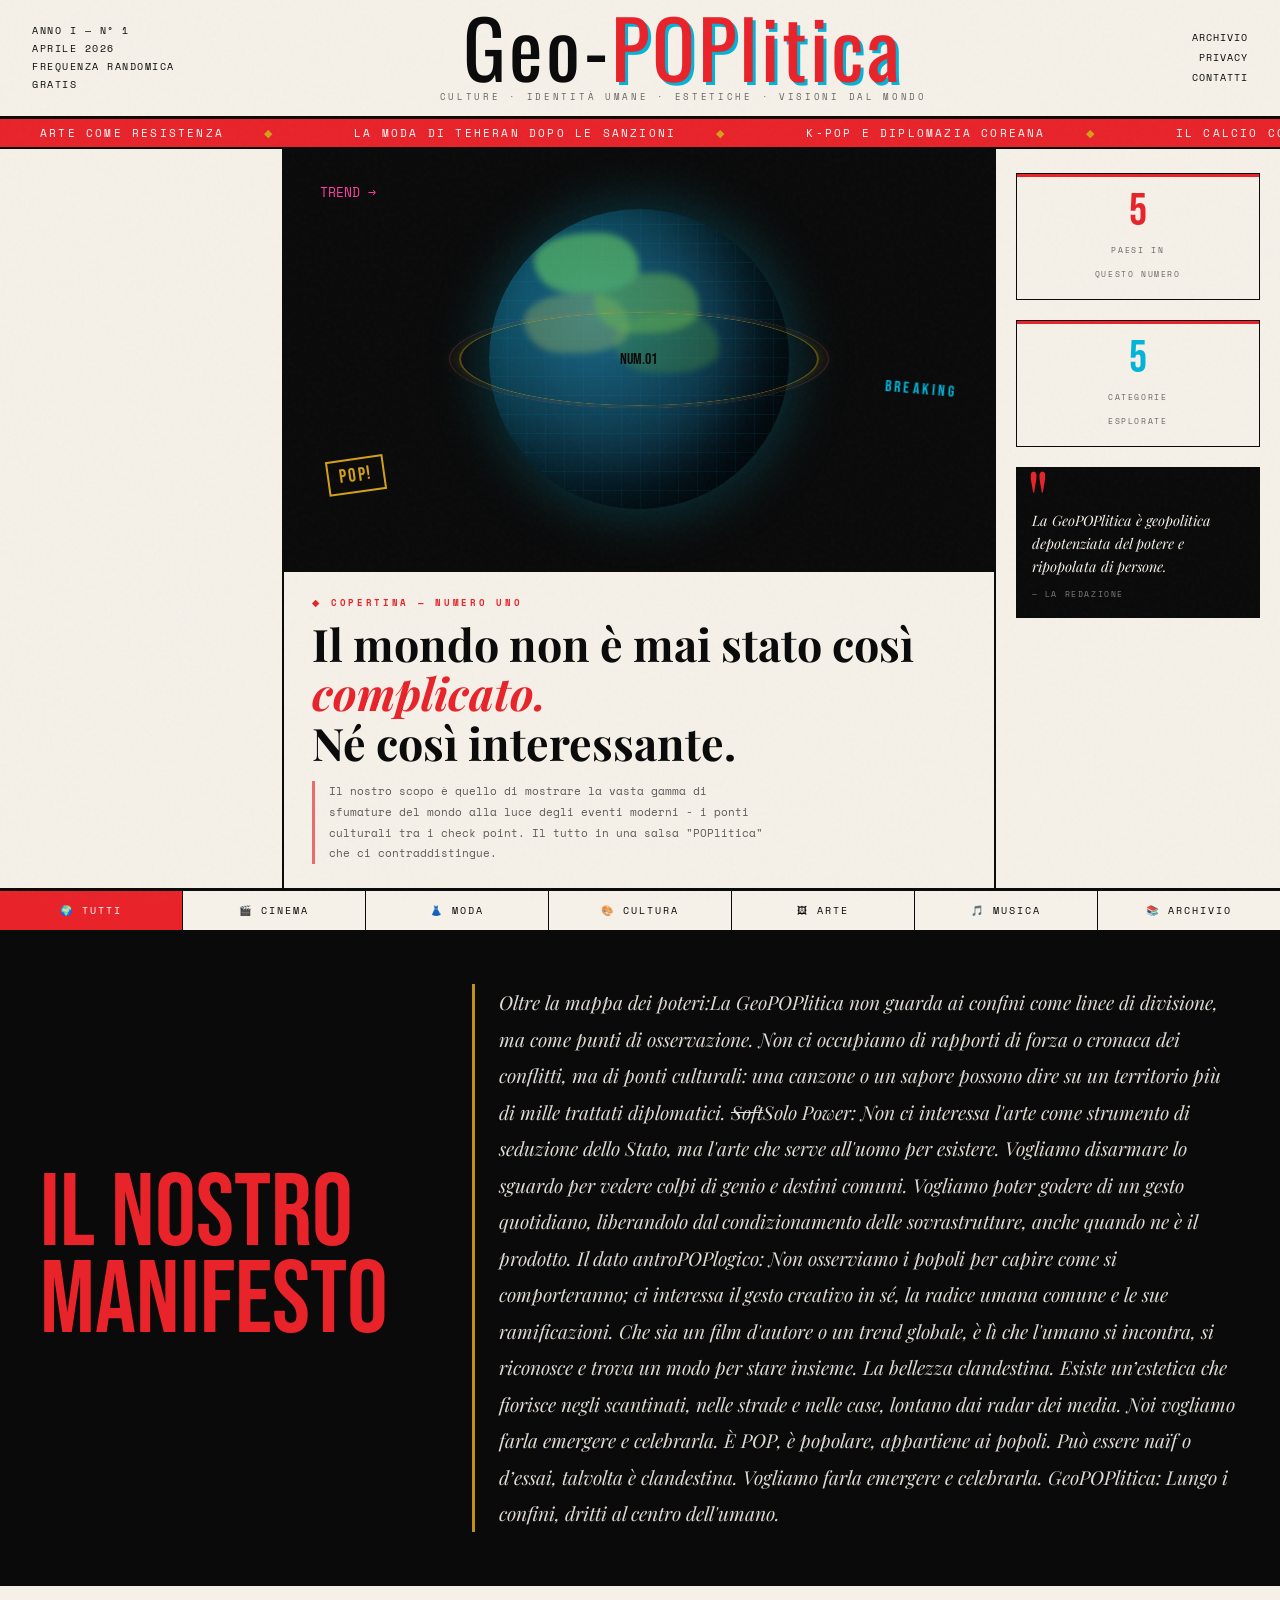
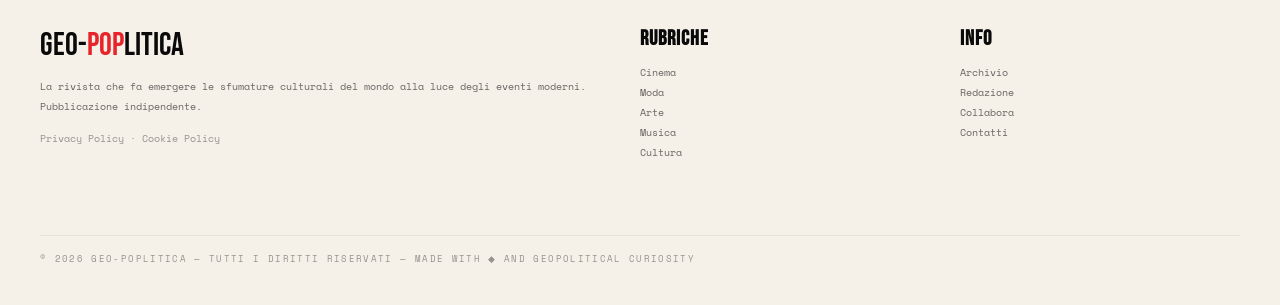
==== index.html @ e32f9813 "Update index.html" ====
<!DOCTYPE html>
<html lang="it">
<head>
<meta charset="UTF-8">
<meta name="viewport" content="width=device-width, initial-scale=1.0">
<title>Geo-POPlitica</title>
<meta name="description" content="Il nostro scopo è mostrare la vasta gamma di sfumature del mondo alla luce degli eventi moderni - i ponti culturali tra i check point.">
<link rel="stylesheet" href="css/stile.css">

<!-- IUBENDA: incolla qui il tuo script cookie da iubenda.com -->
<!-- <script type="text/javascript" src="//cdn.iubenda.com/cs/iubenda_cs.js" charset="UTF-8" async></script> -->
</head>
<body>

<!-- MASTHEAD -->
<header class="masthead">
  <div class="issue-info" id="numero-info">
    Anno I — N° 1<br>Aprile 2026<br>Frequenza Randomica<br>Gratis
  </div>
  <div class="logo" onclick="renderHome()">
    <span class="logo-main">
      <span class="logo-geo">Geo-</span><span class="logo-pop">POPlitica</span>
    </span>
    <span class="logo-sub">Culture · Identità Umane · Estetiche · Visioni dal Mondo</span>
  </div>
  <nav class="nav-right">
    <a href="#" onclick="renderArchivio(); return false;">Archivio</a>
    <a href="#privacy">Privacy</a>
    <a href="mailto:redazione@geo-poplitica.com">Contatti</a>
  </nav>
</header>

<!-- TICKER -->
<div class="ticker-wrap">
  <div class="ticker">
    <span>Arte come resistenza</span>
    <span>La moda di Teheran dopo le sanzioni</span>
    <span>K-Pop e diplomazia coreana</span>
    <span>Il calcio come soft power</span>
    <span>Bollywood tra nazionalismo e globalizzazione</span>
    <span>I ponti culturali tra i check point</span>
    <span>Arte come resistenza</span>
    <span>La moda di Teheran dopo le sanzioni</span>
    <span>K-Pop e diplomazia coreana</span>
    <span>Il calcio come soft power</span>
    <span>Bollywood tra nazionalismo e globalizzazione</span>
    <span>I ponti culturali tra i check point</span>
  </div>
</div>

<!-- ══════════════════════════════════════ -->
<!-- PAGINA: HOME -->
<!-- ══════════════════════════════════════ -->
<div id="page-home" class="pagina">

  <!-- HERO -->
  <main class="hero">
    <!-- LEFT COL -->
    <aside class="col-left" id="col-left">
      <!-- Popolato da JS -->
    </aside>

    <!-- CENTER COL -->
    <section class="col-center">
      <div class="cover-visual">
        <div class="globe-container">
          <div class="globe"></div>
          <div class="globe-ring"></div>
          <div class="globe-ring-2"></div>
        </div>
        <div class="pop-el">POP!</div>
        <div class="pop-el">BREAKING</div>
        <div class="pop-el">TREND →</div>
        <div class="pop-el">Num.01</div>
      </div>
      <div class="cover-text">
        <div class="cover-kicker">◆ Copertina — Numero Uno</div>
        <h1 class="cover-headline">
          Il mondo non è mai stato così <em>complicato.</em><br>
          Né così interessante.
        </h1>
        <p class="cover-desc">
          Il nostro scopo è quello di mostrare la vasta gamma di sfumature del mondo alla luce degli eventi moderni - i ponti culturali tra i check point. Il tutto in una salsa "POPlitica" che ci contraddistingue.
        </p>
      </div>
    </section>

    <!-- RIGHT COL -->
    <aside class="col-right">
      <div class="stat-block">
        <span class="stat-num">5</span>
        <span class="stat-label">Paesi in<br>questo numero</span>
      </div>
      <div class="stat-block">
        <span class="stat-num" style="color: var(--cyan);">5</span>
        <span class="stat-label">Categorie<br>esplorate</span>
      </div>
      <div class="pullquote">
        <p>La GeoPOPlitica è geopolitica depotenziata del potere e ripopolata di persone.</p>
        <cite>— La Redazione</cite>
      </div>
    </aside>
  </main>

  <!-- SECTIONS BAR -->
  <nav class="sections-bar">
    <div class="section-tab active" onclick="filtraSezione('Tutti', this)">🌍 Tutti</div>
    <div class="section-tab" onclick="filtraSezione('Cinema', this)">🎬 Cinema</div>
    <div class="section-tab" onclick="filtraSezione('Moda', this)">👗 Moda</div>
    <div class="section-tab" onclick="filtraSezione('Cultura', this)">🎨 Cultura</div>
    <div class="section-tab" onclick="filtraSezione('Arte', this)">🖼 Arte</div>
    <div class="section-tab" onclick="filtraSezione('Musica', this)">🎵 Musica</div>
    <div class="section-tab" onclick="renderArchivio(); return false;">📚 Archivio</div>
  </nav>

  <!-- CARD GRID -->
  <section class="card-grid" id="card-grid">
    <!-- Popolato da JS -->
  </section>

  <!-- MANIFESTO -->
  <section class="manifesto">
    <div class="manifesto-label">Il nostro<br>mani&shy;festo</div>
    <p class="manifesto-text">
    Oltre la mappa dei poteri:La GeoPOPlitica non guarda ai confini come linee di divisione, ma come punti di osservazione. Non ci occupiamo di rapporti di forza o cronaca dei conflitti, ma di ponti culturali: una canzone o un sapore possono dire su un territorio più di mille trattati diplomatici.
    <s>Soft</s>Solo Power: Non ci interessa l'arte come strumento di seduzione dello Stato, ma l'arte che serve all'uomo per esistere. Vogliamo disarmare lo sguardo per vedere colpi di genio e destini comuni. Vogliamo poter godere di un gesto quotidiano, liberandolo dal condizionamento delle sovrastrutture, anche quando ne è il prodotto.
    Il dato antroPOPlogico: Non osserviamo i popoli per capire come si comporteranno; ci interessa il gesto creativo in sé, la radice umana comune e le sue ramificazioni. Che sia un film d'autore o un trend globale, è lì che l'umano si incontra, si riconosce e trova un modo per stare insieme.
    La bellezza clandestina. Esiste un’estetica che fiorisce negli scantinati, nelle strade e nelle case, lontano dai radar dei media. Noi vogliamo farla emergere e celebrarla.
    È POP, è popolare, appartiene ai popoli. Può essere naïf o d’essai, talvolta è clandestina. Vogliamo farla emergere e celebrarla.
    GeoPOPlitica: Lungo i confini, dritti al centro dell'umano.
    </p>
  </section>

</div><!-- fine page-home -->


<!-- ══════════════════════════════════════ -->
<!-- PAGINA: ARTICOLO -->
<!-- ══════════════════════════════════════ -->
<div id="page-articolo" class="pagina" style="display:none;">
  <div class="articolo-wrap" id="articolo-contenuto">
    <!-- Popolato da JS -->
  </div>
</div>


<!-- ══════════════════════════════════════ -->
<!-- PAGINA: ARCHIVIO -->
<!-- ══════════════════════════════════════ -->
<div id="page-archivio" class="pagina" style="display:none;">
  <div id="archivio-contenuto">
    <!-- Popolato da JS -->
  </div>
</div>


<!-- FOOTER -->
<footer>
  <div>
    <span class="footer-logo" onclick="renderHome()">Geo-<span>POP</span>litica</span>
    <p>La rivista che fa emergere le sfumature culturali del mondo alla luce degli eventi moderni. Pubblicazione indipendente.</p>
    <p style="margin-top:12px; opacity:0.4;" id="privacy">
      <!-- IUBENDA: sostituisci con i link generati da iubenda.com -->
      <a href="#" style="color:inherit;">Privacy Policy</a> ·
      <a href="#" style="color:inherit;">Cookie Policy</a>
    </p>
  </div>
  <div>
    <h4>Rubriche</h4>
    <ul>
      <li><a href="#" onclick="filtraSezione('Cinema', document.querySelector('.section-tab')); return false;">Cinema</a></li>
      <li><a href="#" onclick="filtraSezione('Moda', document.querySelector('.section-tab')); return false;">Moda</a></li>
      <li><a href="#" onclick="filtraSezione('Arte', document.querySelector('.section-tab')); return false;">Arte</a></li>
      <li><a href="#" onclick="filtraSezione('Musica', document.querySelector('.section-tab')); return false;">Musica</a></li>
      <li><a href="#" onclick="filtraSezione('Cultura', document.querySelector('.section-tab')); return false;">Cultura</a></li>
    </ul>
  </div>
  <div>
    <h4>Info</h4>
    <ul>
      <li><a href="#" onclick="renderArchivio(); return false;">Archivio</a></li>
      <li><a href="mailto:redazione@geo-poplitica.com">Redazione</a></li>
      <li><a href="mailto:redazione@geo-poplitica.com">Collabora</a></li>
      <li><a href="mailto:redazione@geo-poplitica.com">Contatti</a></li>
    </ul>
  </div>
  <div class="copyright" style="grid-column: 1/-1;">
    © 2026 Geo-POPlitica — Tutti i diritti riservati — Made with ◆ and geopolitical curiosity
  </div>
</footer>

<script src="js/articoli.js"></script>
<script src="js/app.js"></script>
</body>
</html>
---- css/stile.css ----
@import url('https://fonts.googleapis.com/css2?family=Bebas+Neue&family=Oswald:wght@700&family=Playfair+Display:ital,wght@0,700;1,400&family=Space+Mono:ital@0;1&display=swap');

:root {
  --ink: #0a0a0a;
  --cream: #f5f0e8;
  --red: #e8232a;
  --gold: #d4a017;
  --cyan: #00b4d8;
  --pink: #ff3fa4;
}

*, *::before, *::after { box-sizing: border-box; margin: 0; padding: 0; }

body {
  background: var(--cream);
  color: var(--ink);
  font-family: 'Space Mono', monospace;
  overflow-x: hidden;
  cursor: crosshair;
}

body::before {
  content: '';
  position: fixed;
  inset: 0;
  background-image: url("data:image/svg+xml,%3Csvg viewBox='0 0 256 256' xmlns='http://www.w3.org/2000/svg'%3E%3Cfilter id='noise'%3E%3CfeTurbulence type='fractalNoise' baseFrequency='0.9' numOctaves='4' stitchTiles='stitch'/%3E%3C/filter%3E%3Crect width='100%25' height='100%25' filter='url(%23noise)' opacity='0.04'/%3E%3C/svg%3E");
  pointer-events: none;
  z-index: 999;
  opacity: 0.6;
}

/* ── MASTHEAD ── */
.masthead {
  border-bottom: 3px solid var(--ink);
  padding: 10px 32px;
  display: flex;
  justify-content: space-between;
  align-items: center;
  background: var(--cream);
  position: sticky;
  top: 0;
  z-index: 100;
}

.issue-info {
  font-size: 10px;
  letter-spacing: 0.15em;
  text-transform: uppercase;
  line-height: 1.8;
}

.logo { text-align: center; flex: 1; cursor: pointer; }

.logo-main {
  font-family: 'Oswald', sans-serif;
  font-size: clamp(2.5rem, 7vw, 5rem);
  letter-spacing: 0.04em;
  line-height: 0.9;
  display: block;
}

.logo-geo { color: var(--ink); }

.logo-pop {
  color: var(--red);
  position: relative;
  display: inline-block;
  font-size: clamp(2.5rem, 7vw, 5rem);
}

.logo-pop::after {
  content: 'POPlitica';
  font-family: 'Oswald', sans-serif;
  position: absolute;
  left: 3px;
  top: 3px;
  color: var(--cyan);
  z-index: -1;
}

.logo-sub {
  font-family: 'Space Mono', monospace;
  font-size: 9px;
  letter-spacing: 0.3em;
  text-transform: uppercase;
  color: var(--ink);
  opacity: 0.6;
}

.nav-right {
  font-size: 10px;
  letter-spacing: 0.1em;
  text-transform: uppercase;
  text-align: right;
  line-height: 2;
}

.nav-right a {
  display: block;
  color: var(--ink);
  text-decoration: none;
  transition: color 0.2s;
}

.nav-right a:hover { color: var(--red); }

/* ── TICKER ── */
.ticker-wrap {
  background: var(--red);
  color: white;
  overflow: hidden;
  padding: 6px 0;
  border-bottom: 2px solid var(--ink);
}

.ticker {
  display: flex;
  white-space: nowrap;
  animation: ticker 30s linear infinite;
  font-size: 11px;
  letter-spacing: 0.2em;
  text-transform: uppercase;
}

.ticker span { padding: 0 40px; }
.ticker span::after { content: '◆'; margin-left: 40px; color: var(--gold); }

@keyframes ticker {
  0% { transform: translateX(0); }
  100% { transform: translateX(-50%); }
}

/* ── TAGS ── */
.tag {
  font-size: 8px;
  letter-spacing: 0.25em;
  text-transform: uppercase;
  background: var(--ink);
  color: var(--cream);
  padding: 2px 6px;
  display: inline-block;
  margin-bottom: 8px;
}
.tag.red { background: var(--red); }
.tag.gold { background: var(--gold); color: var(--ink); }
.tag.cyan { background: var(--cyan); color: var(--ink); }
.tag.pink { background: var(--pink); }

/* ── HOMEPAGE ── */
#page-home { display: block; }
#page-articolo { display: none; }
#page-archivio { display: none; }

/* ── HERO ── */
.hero {
  display: grid;
  grid-template-columns: 1fr 2.5fr 1fr;
  border-bottom: 3px solid var(--ink);
  min-height: 70vh;
}

.col-left {
  border-right: 2px solid var(--ink);
  padding: 24px 20px;
  display: flex;
  flex-direction: column;
  gap: 28px;
}

.side-article {
  border-bottom: 1px solid rgba(0,0,0,0.2);
  padding-bottom: 20px;
  cursor: pointer;
}
.side-article:hover h3 { color: var(--red); }
.side-article:last-child { border-bottom: none; }

.side-article h3 {
  font-family: 'Playfair Display', serif;
  font-size: 1rem;
  line-height: 1.3;
  margin-bottom: 8px;
  font-weight: 700;
  transition: color 0.2s;
}

.side-article p {
  font-size: 10px;
  line-height: 1.7;
  opacity: 0.7;
}

.col-center {
  position: relative;
  overflow: hidden;
  border-right: 2px solid var(--ink);
  display: flex;
  flex-direction: column;
}

.cover-visual {
  flex: 1;
  position: relative;
  background: var(--ink);
  display: flex;
  align-items: center;
  justify-content: center;
  min-height: 420px;
  overflow: hidden;
}

.globe-container { position: relative; width: 300px; height: 300px; }

.globe {
  width: 300px;
  height: 300px;
  border-radius: 50%;
  background: radial-gradient(circle at 35% 35%, #1a6b8a, #0a2a3a 60%, #000810);
  position: relative;
  box-shadow: inset -30px -20px 60px rgba(0,0,0,0.8), inset 15px 10px 40px rgba(0,180,216,0.15), 0 0 60px rgba(0,180,216,0.3);
  overflow: hidden;
  animation: globeRotate 20s linear infinite;
}

@keyframes globeRotate {
  0%, 100% { box-shadow: inset -30px -20px 60px rgba(0,0,0,0.8), inset 15px 10px 40px rgba(0,180,216,0.15), 0 0 60px rgba(0,180,216,0.3); }
  50% { box-shadow: inset -20px -30px 60px rgba(0,0,0,0.8), inset 25px 5px 40px rgba(0,180,216,0.2), 0 0 80px rgba(0,180,216,0.4); }
}

.globe::before {
  content: '';
  position: absolute;
  inset: 0;
  background: repeating-linear-gradient(0deg, transparent, transparent 18px, rgba(0,180,216,0.08) 18px, rgba(0,180,216,0.08) 19px), repeating-linear-gradient(90deg, transparent, transparent 18px, rgba(0,180,216,0.06) 18px, rgba(0,180,216,0.06) 19px);
  border-radius: 50%;
}

.globe::after {
  content: '';
  position: absolute;
  top: 8%; left: 15%;
  width: 35%; height: 20%;
  background: rgba(100,200,100,0.6);
  border-radius: 60% 40% 50% 40% / 50% 60% 40% 60%;
  filter: blur(3px);
  box-shadow: 60px 40px 0 rgba(100,180,80,0.5), -10px 60px 0 rgba(150,180,100,0.4), 80px 80px 0 rgba(80,160,60,0.3);
}

.globe-ring {
  position: absolute;
  top: 50%; left: 50%;
  transform: translate(-50%, -50%) rotateX(75deg);
  width: 360px; height: 360px;
  border-radius: 50%;
  border: 2px solid rgba(212,160,23,0.4);
  box-shadow: 0 0 20px rgba(212,160,23,0.2);
}

.globe-ring-2 {
  position: absolute;
  top: 50%; left: 50%;
  transform: translate(-50%, -50%) rotateX(75deg) rotateZ(30deg);
  width: 380px; height: 380px;
  border-radius: 50%;
  border: 1px solid rgba(255,63,164,0.3);
}

.pop-el {
  position: absolute;
  font-family: 'Bebas Neue', sans-serif;
  animation: float 6s ease-in-out infinite;
}
.pop-el:nth-child(1) { top: 12%; right: 8%; font-size: 3.5rem; color: var(--red); opacity: 0.9; transform: rotate(12deg); }
.pop-el:nth-child(2) { bottom: 18%; left: 6%; font-size: 1.2rem; color: var(--gold); border: 2px solid var(--gold); padding: 4px 10px; animation-delay: -2s; transform: rotate(-8deg); letter-spacing: 0.1em; }
.pop-el:nth-child(3) { top: 55%; right: 5%; font-size: 1rem; color: var(--cyan); animation-delay: -4s; transform: rotate(5deg); letter-spacing: 0.2em; }
.pop-el:nth-child(4) { top: 8%; left: 5%; font-size: 0.8rem; color: var(--pink); font-family: 'Space Mono', monospace; animation-delay: -1s; }

@keyframes float {
  0%, 100% { transform: translateY(0); }
  50% { transform: translateY(-12px); }
}

.cover-text {
  padding: 24px 28px;
  background: var(--cream);
  border-top: 3px solid var(--ink);
}

.cover-kicker {
  font-size: 9px;
  letter-spacing: 0.3em;
  text-transform: uppercase;
  color: var(--red);
  margin-bottom: 10px;
  font-weight: bold;
}

.cover-headline {
  font-family: 'Playfair Display', serif;
  font-size: clamp(1.6rem, 3.5vw, 2.8rem);
  line-height: 1.1;
  font-weight: 700;
  margin-bottom: 14px;
}

.cover-headline em { font-style: italic; color: var(--red); }

.cover-desc {
  font-size: 11px;
  line-height: 1.9;
  opacity: 0.65;
  max-width: 460px;
  border-left: 3px solid var(--red);
  padding-left: 14px;
}

.col-right {
  padding: 24px 20px;
  display: flex;
  flex-direction: column;
  gap: 20px;
}

.stat-block {
  text-align: center;
  border: 1px solid var(--ink);
  padding: 16px 10px;
  position: relative;
  overflow: hidden;
}
.stat-block::before {
  content: '';
  position: absolute;
  top: 0; left: 0; right: 0;
  height: 3px;
  background: var(--red);
}
.stat-num { font-family: 'Bebas Neue', sans-serif; font-size: 2.8rem; color: var(--red); line-height: 1; display: block; }
.stat-label { font-size: 8px; letter-spacing: 0.2em; text-transform: uppercase; opacity: 0.6; margin-top: 4px; line-height: 1.5; }

.pullquote {
  background: var(--ink);
  color: var(--cream);
  padding: 18px 16px;
  position: relative;
}
.pullquote::before {
  content: '"';
  font-family: 'Playfair Display', serif;
  font-size: 5rem;
  color: var(--red);
  position: absolute;
  top: -10px; left: 10px;
  line-height: 1;
}
.pullquote p { font-family: 'Playfair Display', serif; font-style: italic; font-size: 0.9rem; line-height: 1.6; padding-top: 24px; }
.pullquote cite { display: block; font-size: 8px; letter-spacing: 0.2em; text-transform: uppercase; opacity: 0.5; margin-top: 10px; font-style: normal; }

/* ── SECTIONS BAR ── */
.sections-bar {
  display: flex;
  border-bottom: 3px solid var(--ink);
  overflow-x: auto;
}

.section-tab {
  flex: 1;
  min-width: 100px;
  padding: 12px 16px;
  text-align: center;
  font-size: 10px;
  letter-spacing: 0.2em;
  text-transform: uppercase;
  border-right: 1px solid var(--ink);
  cursor: pointer;
  transition: background 0.2s, color 0.2s;
}
.section-tab:last-child { border-right: none; }
.section-tab:hover { background: var(--ink); color: var(--cream); }
.section-tab.active { background: var(--red); color: white; }

/* ── CARD GRID ── */
.card-grid {
  display: grid;
  grid-template-columns: repeat(5, 1fr);
  border-bottom: 3px solid var(--ink);
}

.card {
  border-right: 1px solid var(--ink);
  padding: 24px 20px;
  display: flex;
  flex-direction: column;
  gap: 12px;
  cursor: pointer;
  position: relative;
  overflow: hidden;
  transition: background 0.3s, color 0.3s;
}
.card:hover { background: var(--ink); color: var(--cream); }
.card:last-child { border-right: none; }

.card-icon { font-size: 2.5rem; line-height: 1; }

.card h3 {
  font-family: 'Playfair Display', serif;
  font-size: 1rem;
  line-height: 1.3;
  font-weight: 700;
}

.card p { font-size: 10px; line-height: 1.8; opacity: 0.65; flex: 1; }

.card-link {
  font-size: 9px;
  letter-spacing: 0.2em;
  text-transform: uppercase;
  color: inherit;
  border-bottom: 1px solid currentColor;
  width: fit-content;
  text-decoration: none;
}

/* ── MANIFESTO ── */
.manifesto {
  padding: 48px 40px;
  display: grid;
  grid-template-columns: 1fr 2fr;
  gap: 48px;
  align-items: center;
  border-bottom: 3px solid var(--ink);
  background: var(--ink);
  color: var(--cream);
}

.manifesto-label {
  font-family: 'Bebas Neue', sans-serif;
  font-size: clamp(3rem, 8vw, 7rem);
  line-height: 0.85;
  color: var(--red);
}

.manifesto-text {
  font-family: 'Playfair Display', serif;
  font-size: clamp(1rem, 1.5vw, 1.25rem);
  line-height: 1.9;
  font-style: italic;
  opacity: 0.9;
  border-left: 3px solid var(--gold);
  padding-left: 24px;
}

/* ── ARCHIVIO ── */
.archivio-wrap {
  padding: 48px 40px;
  max-width: 1200px;
  margin: 0 auto;
}

.archivio-titolo {
  font-family: 'Bebas Neue', sans-serif;
  font-size: 3rem;
  margin-bottom: 8px;
  letter-spacing: 0.05em;
}

.archivio-sub {
  font-size: 10px;
  letter-spacing: 0.2em;
  text-transform: uppercase;
  opacity: 0.5;
  margin-bottom: 40px;
  border-bottom: 1px solid var(--ink);
  padding-bottom: 16px;
}

.archivio-numero {
  margin-bottom: 48px;
}

.archivio-numero-header {
  display: flex;
  align-items: baseline;
  gap: 16px;
  margin-bottom: 20px;
  border-bottom: 2px solid var(--ink);
  padding-bottom: 12px;
}

.archivio-numero-label {
  font-family: 'Bebas Neue', sans-serif;
  font-size: 2rem;
  color: var(--red);
}

.archivio-numero-data {
  font-size: 10px;
  letter-spacing: 0.2em;
  text-transform: uppercase;
  opacity: 0.5;
}

.archivio-lista {
  display: grid;
  grid-template-columns: repeat(3, 1fr);
  gap: 20px;
}

.archivio-card {
  border: 1px solid rgba(0,0,0,0.15);
  padding: 20px;
  cursor: pointer;
  transition: border-color 0.2s, background 0.2s;
}

.archivio-card:hover {
  border-color: var(--red);
  background: rgba(232,35,42,0.03);
}

.archivio-card h4 {
  font-family: 'Playfair Display', serif;
  font-size: 0.95rem;
  line-height: 1.3;
  margin: 8px 0;
  font-weight: 700;
}

.archivio-card p {
  font-size: 9px;
  line-height: 1.7;
  opacity: 0.6;
}

/* ── PAGINA ARTICOLO ── */
.articolo-wrap {
  max-width: 780px;
  margin: 0 auto;
  padding: 48px 40px;
}

.articolo-back {
  font-size: 10px;
  letter-spacing: 0.2em;
  text-transform: uppercase;
  color: var(--red);
  cursor: pointer;
  display: inline-flex;
  align-items: center;
  gap: 8px;
  margin-bottom: 32px;
  border-bottom: 1px solid var(--red);
  padding-bottom: 4px;
}

.articolo-back:hover { opacity: 0.7; }

.articolo-paese {
  font-size: 10px;
  letter-spacing: 0.2em;
  text-transform: uppercase;
  opacity: 0.5;
  margin-bottom: 8px;
}

.articolo-titolo {
  font-family: 'Playfair Display', serif;
  font-size: clamp(1.8rem, 4vw, 3rem);
  line-height: 1.15;
  font-weight: 700;
  margin-bottom: 24px;
}

.articolo-titolo em { font-style: italic; color: var(--red); }

.articolo-divider {
  border: none;
  border-top: 3px solid var(--ink);
  margin-bottom: 32px;
}

.articolo-body {
  font-family: 'Playfair Display', serif;
  font-size: 1.1rem;
  line-height: 1.9;
}

.articolo-body p { margin-bottom: 20px; }
.articolo-body em { font-style: italic; color: var(--red); }
.articolo-body strong { font-weight: 700; }

.articolo-immagine {
  width: 100%;
  max-height: 480px;
  object-fit: cover;
  margin: 32px 0;
  border: 2px solid var(--ink);
}

.btn-link {
  display: inline-block;
  background: var(--red);
  color: white;
  padding: 12px 24px;
  font-family: 'Space Mono', monospace;
  font-size: 11px;
  letter-spacing: 0.15em;
  text-transform: uppercase;
  text-decoration: none;
  margin-top: 8px;
  transition: background 0.2s;
}

.btn-link:hover { background: var(--ink); }

/* ── CATEGORIE FILTER ── */
.categorie-bar {
  display: flex;
  gap: 8px;
  flex-wrap: wrap;
  margin-bottom: 32px;
}

.cat-btn {
  font-size: 9px;
  letter-spacing: 0.2em;
  text-transform: uppercase;
  border: 1px solid var(--ink);
  padding: 6px 12px;
  cursor: pointer;
  background: transparent;
  font-family: 'Space Mono', monospace;
  transition: background 0.2s, color 0.2s;
}

.cat-btn:hover, .cat-btn.active { background: var(--ink); color: var(--cream); }

/* ── FOOTER ── */
footer {
  display: grid;
  grid-template-columns: 2fr 1fr 1fr;
  gap: 40px;
  padding: 40px;
  border-top: 3px solid var(--ink);
}

footer h4 {
  font-family: 'Bebas Neue', sans-serif;
  font-size: 1.3rem;
  margin-bottom: 12px;
  letter-spacing: 0.05em;
}

footer p, footer li {
  font-size: 10px;
  line-height: 2;
  opacity: 0.6;
  list-style: none;
}

footer a { color: inherit; text-decoration: none; }
footer a:hover { color: var(--red); }

.footer-logo {
  font-family: 'Bebas Neue', sans-serif;
  font-size: 2rem;
  margin-bottom: 12px;
  display: block;
  cursor: pointer;
}

.footer-logo span { color: var(--red); }

.copyright {
  border-top: 1px solid rgba(0,0,0,0.15);
  margin-top: 32px;
  padding-top: 16px;
  font-size: 9px;
  letter-spacing: 0.15em;
  opacity: 0.4;
  text-transform: uppercase;
}

/* ── ANIMAZIONI ── */
@keyframes slideIn {
  from { opacity: 0; transform: translateY(20px); }
  to { opacity: 1; transform: translateY(0); }
}

.page-enter { animation: slideIn 0.4s ease both; }

/* ── RESPONSIVE ── */
@media (max-width: 900px) {
  .hero { grid-template-columns: 1fr; }
  .col-left, .col-right { display: none; }
  .col-center { border-right: none; }
  .card-grid { grid-template-columns: repeat(2, 1fr); }
  footer { grid-template-columns: 1fr; }
  .manifesto { grid-template-columns: 1fr; }
  .archivio-lista { grid-template-columns: 1fr; }
  .articolo-wrap { padding: 24px 20px; }
  .masthead { padding: 10px 16px; }
}
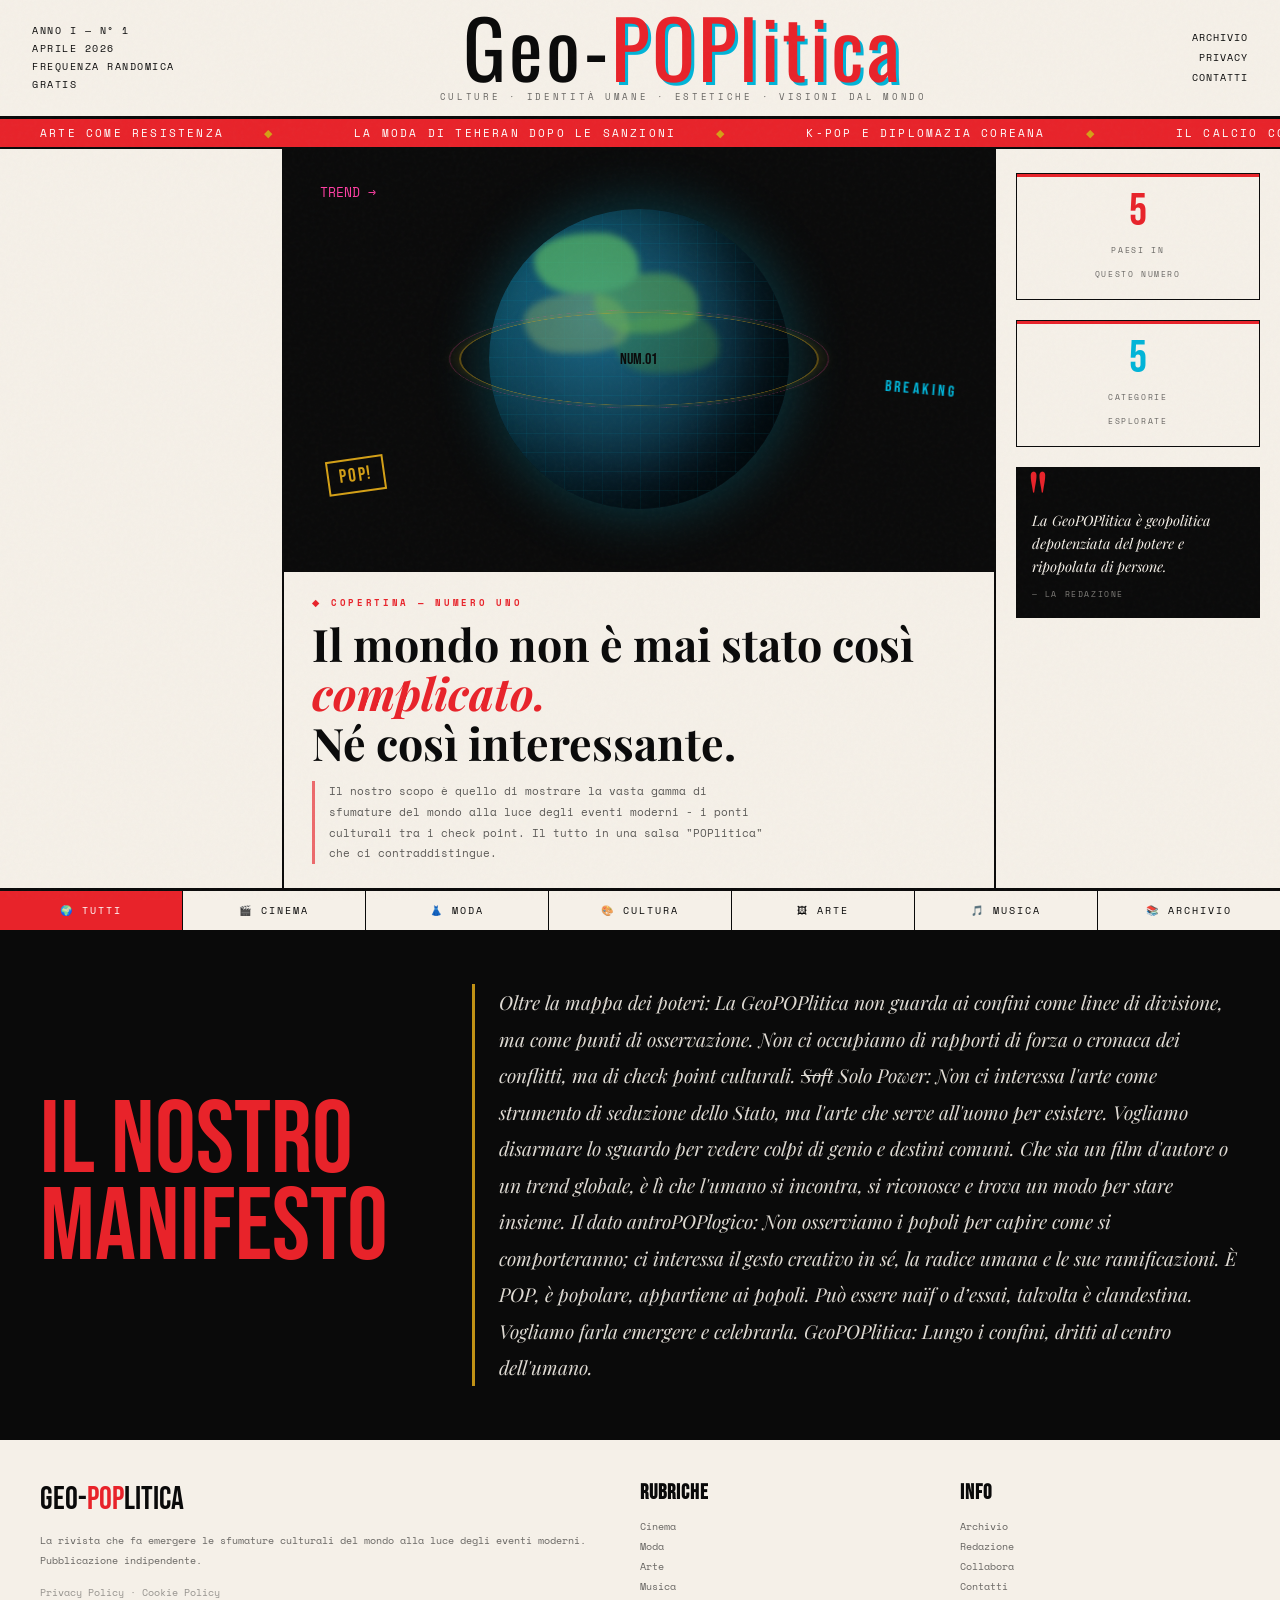
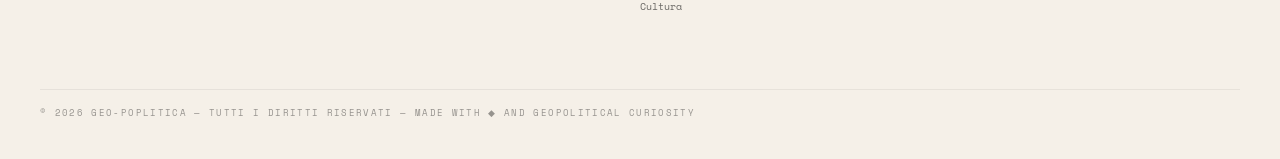
==== commit aacba609: "Update index.html" ====
--- a/index.html
+++ b/index.html
@@ -122,10 +122,9 @@
   <section class="manifesto">
     <div class="manifesto-label">Il nostro<br>mani&shy;festo</div>
     <p class="manifesto-text">
-    Oltre la mappa dei poteri:La GeoPOPlitica non guarda ai confini come linee di divisione, ma come punti di osservazione. Non ci occupiamo di rapporti di forza o cronaca dei conflitti, ma di ponti culturali: una canzone o un sapore possono dire su un territorio più di mille trattati diplomatici.
-    <s>Soft</s>Solo Power: Non ci interessa l'arte come strumento di seduzione dello Stato, ma l'arte che serve all'uomo per esistere. Vogliamo disarmare lo sguardo per vedere colpi di genio e destini comuni. Vogliamo poter godere di un gesto quotidiano, liberandolo dal condizionamento delle sovrastrutture, anche quando ne è il prodotto.
-    Il dato antroPOPlogico: Non osserviamo i popoli per capire come si comporteranno; ci interessa il gesto creativo in sé, la radice umana comune e le sue ramificazioni. Che sia un film d'autore o un trend globale, è lì che l'umano si incontra, si riconosce e trova un modo per stare insieme.
-    La bellezza clandestina. Esiste un’estetica che fiorisce negli scantinati, nelle strade e nelle case, lontano dai radar dei media. Noi vogliamo farla emergere e celebrarla.
+    Oltre la mappa dei poteri: La GeoPOPlitica non guarda ai confini come linee di divisione, ma come punti di osservazione. Non ci occupiamo di rapporti di forza o cronaca dei conflitti, ma di check point culturali.
+    <s>Soft</s> Solo Power: Non ci interessa l'arte come strumento di seduzione dello Stato, ma l'arte che serve all'uomo per esistere. Vogliamo disarmare lo sguardo per vedere colpi di genio e destini comuni. Che sia un film d'autore o un trend globale, è lì che l'umano si incontra, si riconosce e trova un modo per stare insieme.
+    Il dato antroPOPlogico: Non osserviamo i popoli per capire come si comporteranno; ci interessa il gesto creativo in sé, la radice umana e le sue ramificazioni.
     È POP, è popolare, appartiene ai popoli. Può essere naïf o d’essai, talvolta è clandestina. Vogliamo farla emergere e celebrarla.
     GeoPOPlitica: Lungo i confini, dritti al centro dell'umano.
     </p>
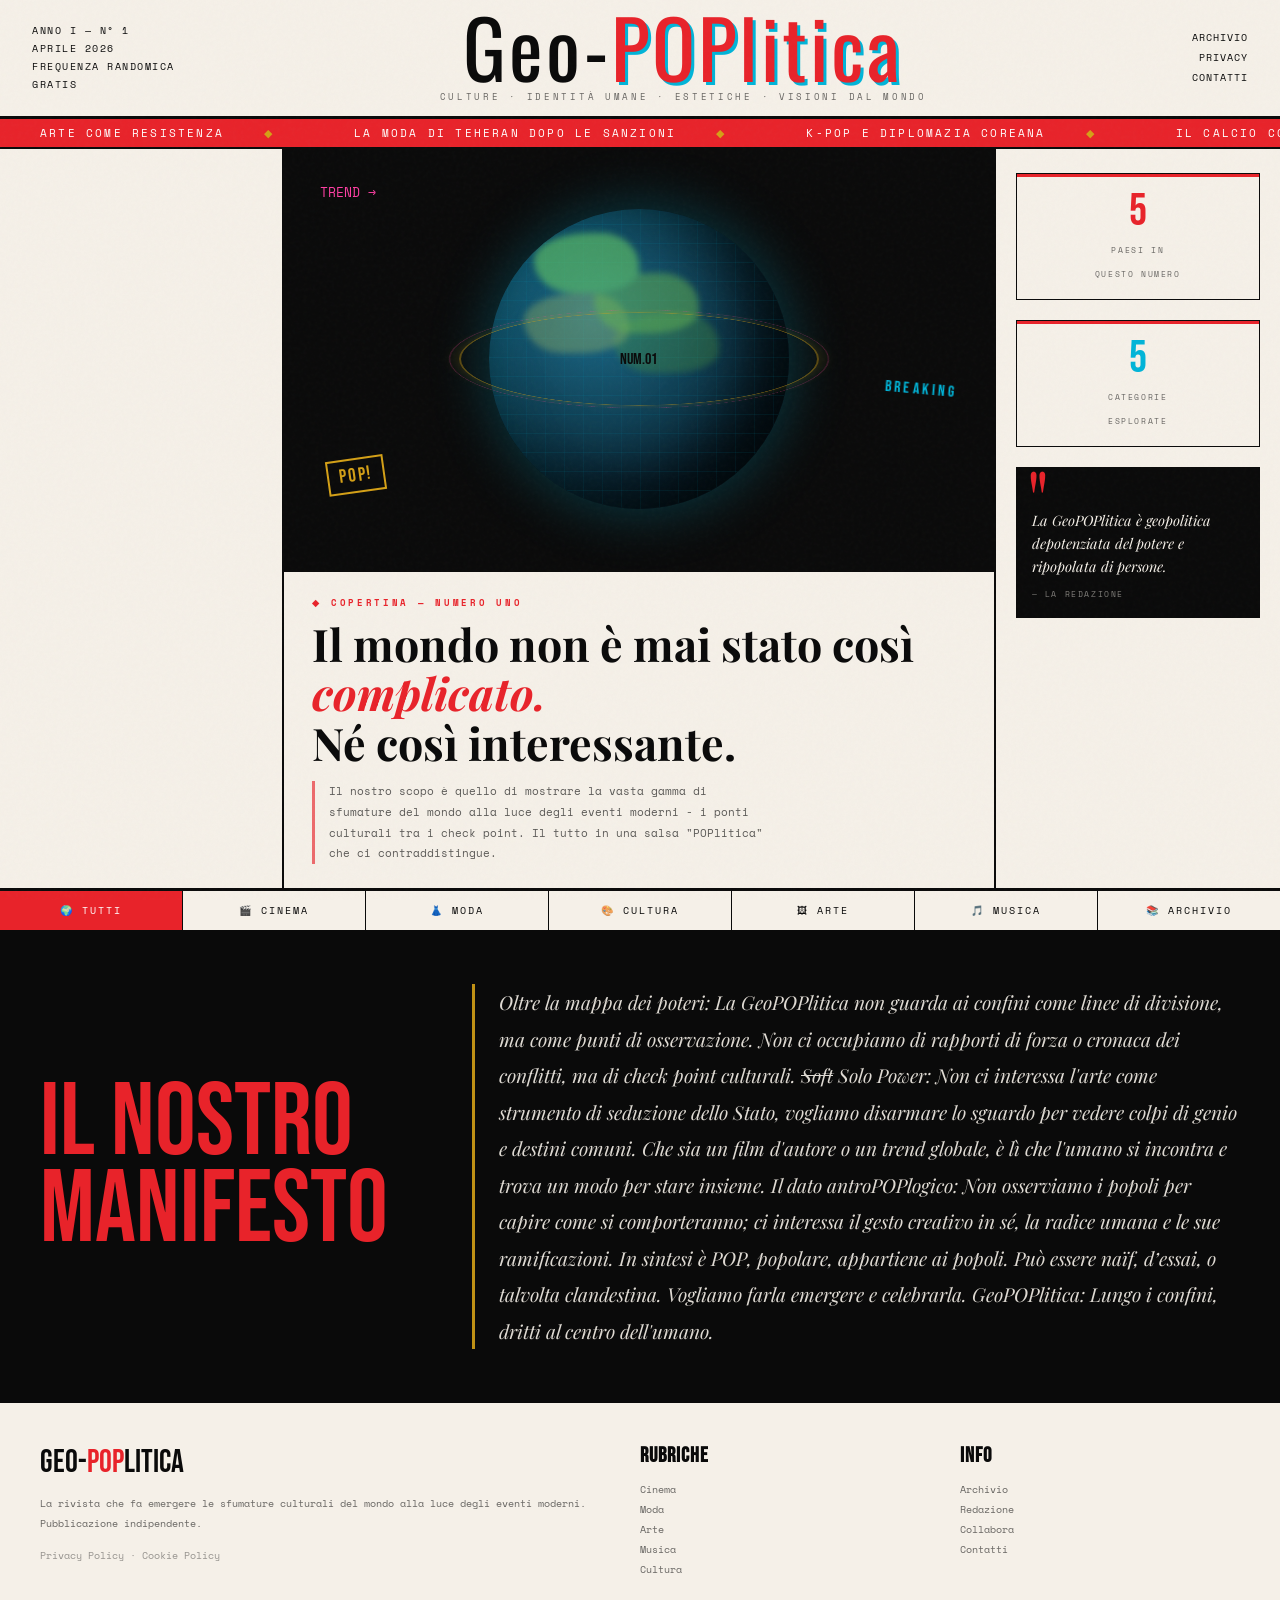
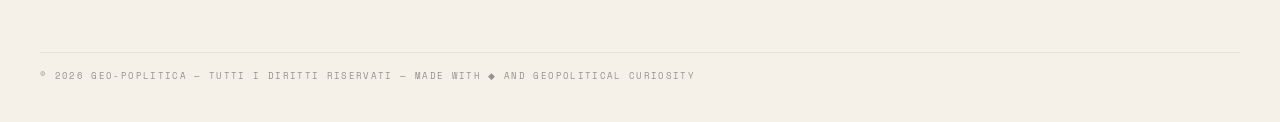
==== commit 724bd905: "Update index.html" ====
--- a/index.html
+++ b/index.html
@@ -123,9 +123,9 @@
     <div class="manifesto-label">Il nostro<br>mani&shy;festo</div>
     <p class="manifesto-text">
     Oltre la mappa dei poteri: La GeoPOPlitica non guarda ai confini come linee di divisione, ma come punti di osservazione. Non ci occupiamo di rapporti di forza o cronaca dei conflitti, ma di check point culturali.
-    <s>Soft</s> Solo Power: Non ci interessa l'arte come strumento di seduzione dello Stato, ma l'arte che serve all'uomo per esistere. Vogliamo disarmare lo sguardo per vedere colpi di genio e destini comuni. Che sia un film d'autore o un trend globale, è lì che l'umano si incontra, si riconosce e trova un modo per stare insieme.
+    <s>Soft</s> Solo Power: Non ci interessa l'arte come strumento di seduzione dello Stato, vogliamo disarmare lo sguardo per vedere colpi di genio e destini comuni. Che sia un film d'autore o un trend globale, è lì che l'umano si incontra e trova un modo per stare insieme.
     Il dato antroPOPlogico: Non osserviamo i popoli per capire come si comporteranno; ci interessa il gesto creativo in sé, la radice umana e le sue ramificazioni.
-    È POP, è popolare, appartiene ai popoli. Può essere naïf o d’essai, talvolta è clandestina. Vogliamo farla emergere e celebrarla.
+    In sintesi è POP, popolare, appartiene ai popoli. Può essere naïf, d’essai, o talvolta clandestina. Vogliamo farla emergere e celebrarla.
     GeoPOPlitica: Lungo i confini, dritti al centro dell'umano.
     </p>
   </section>
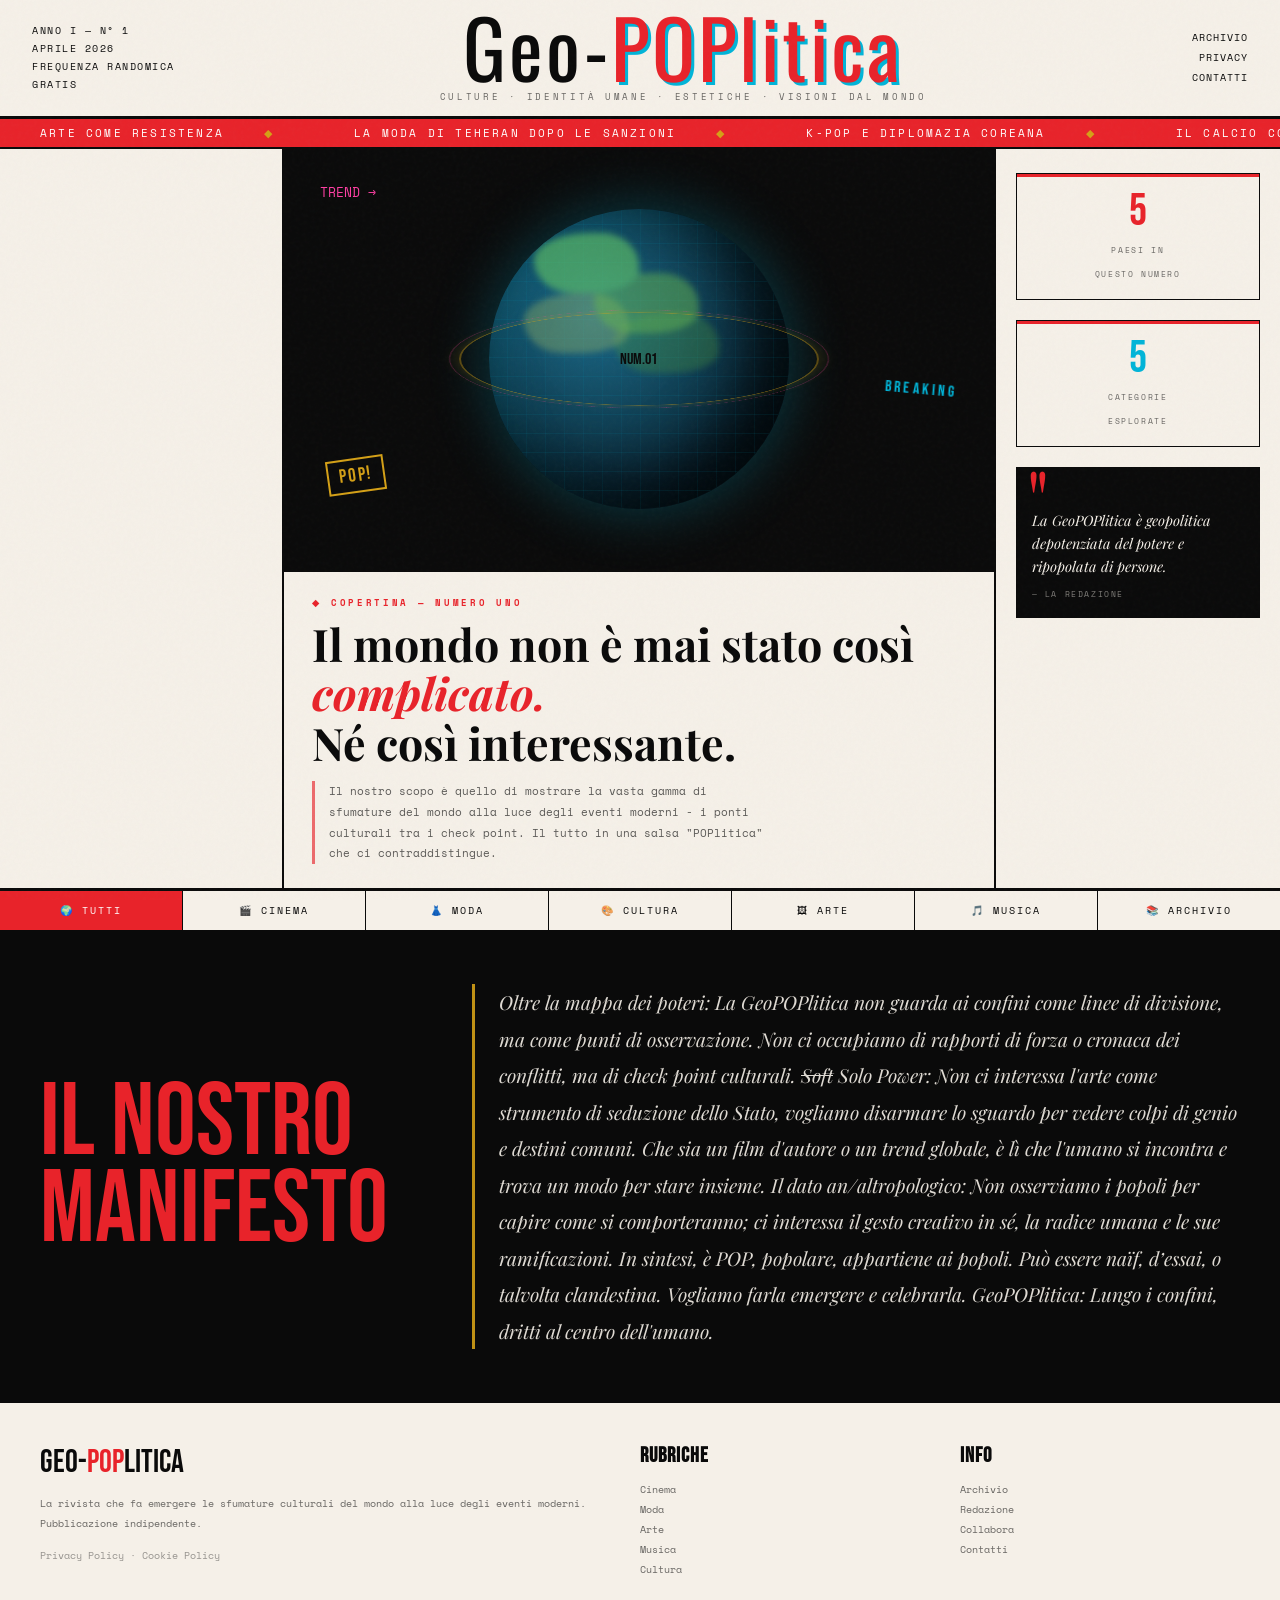
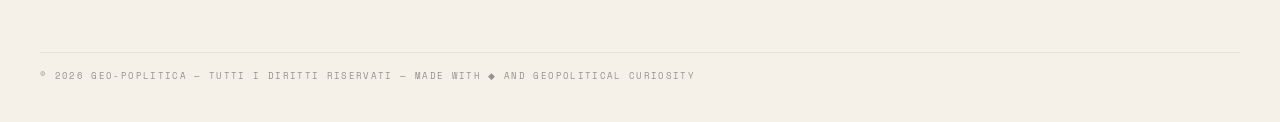
==== commit 599e7b5b: "Update index.html" ====
--- a/index.html
+++ b/index.html
@@ -124,8 +124,8 @@
     <p class="manifesto-text">
     Oltre la mappa dei poteri: La GeoPOPlitica non guarda ai confini come linee di divisione, ma come punti di osservazione. Non ci occupiamo di rapporti di forza o cronaca dei conflitti, ma di check point culturali.
     <s>Soft</s> Solo Power: Non ci interessa l'arte come strumento di seduzione dello Stato, vogliamo disarmare lo sguardo per vedere colpi di genio e destini comuni. Che sia un film d'autore o un trend globale, è lì che l'umano si incontra e trova un modo per stare insieme.
-    Il dato antroPOPlogico: Non osserviamo i popoli per capire come si comporteranno; ci interessa il gesto creativo in sé, la radice umana e le sue ramificazioni.
-    In sintesi è POP, popolare, appartiene ai popoli. Può essere naïf, d’essai, o talvolta clandestina. Vogliamo farla emergere e celebrarla.
+    Il dato an/altropologico: Non osserviamo i popoli per capire come si comporteranno; ci interessa il gesto creativo in sé, la radice umana e le sue ramificazioni.
+    In sintesi, è POP, popolare, appartiene ai popoli. Può essere naïf, d’essai, o talvolta clandestina. Vogliamo farla emergere e celebrarla.
     GeoPOPlitica: Lungo i confini, dritti al centro dell'umano.
     </p>
   </section>
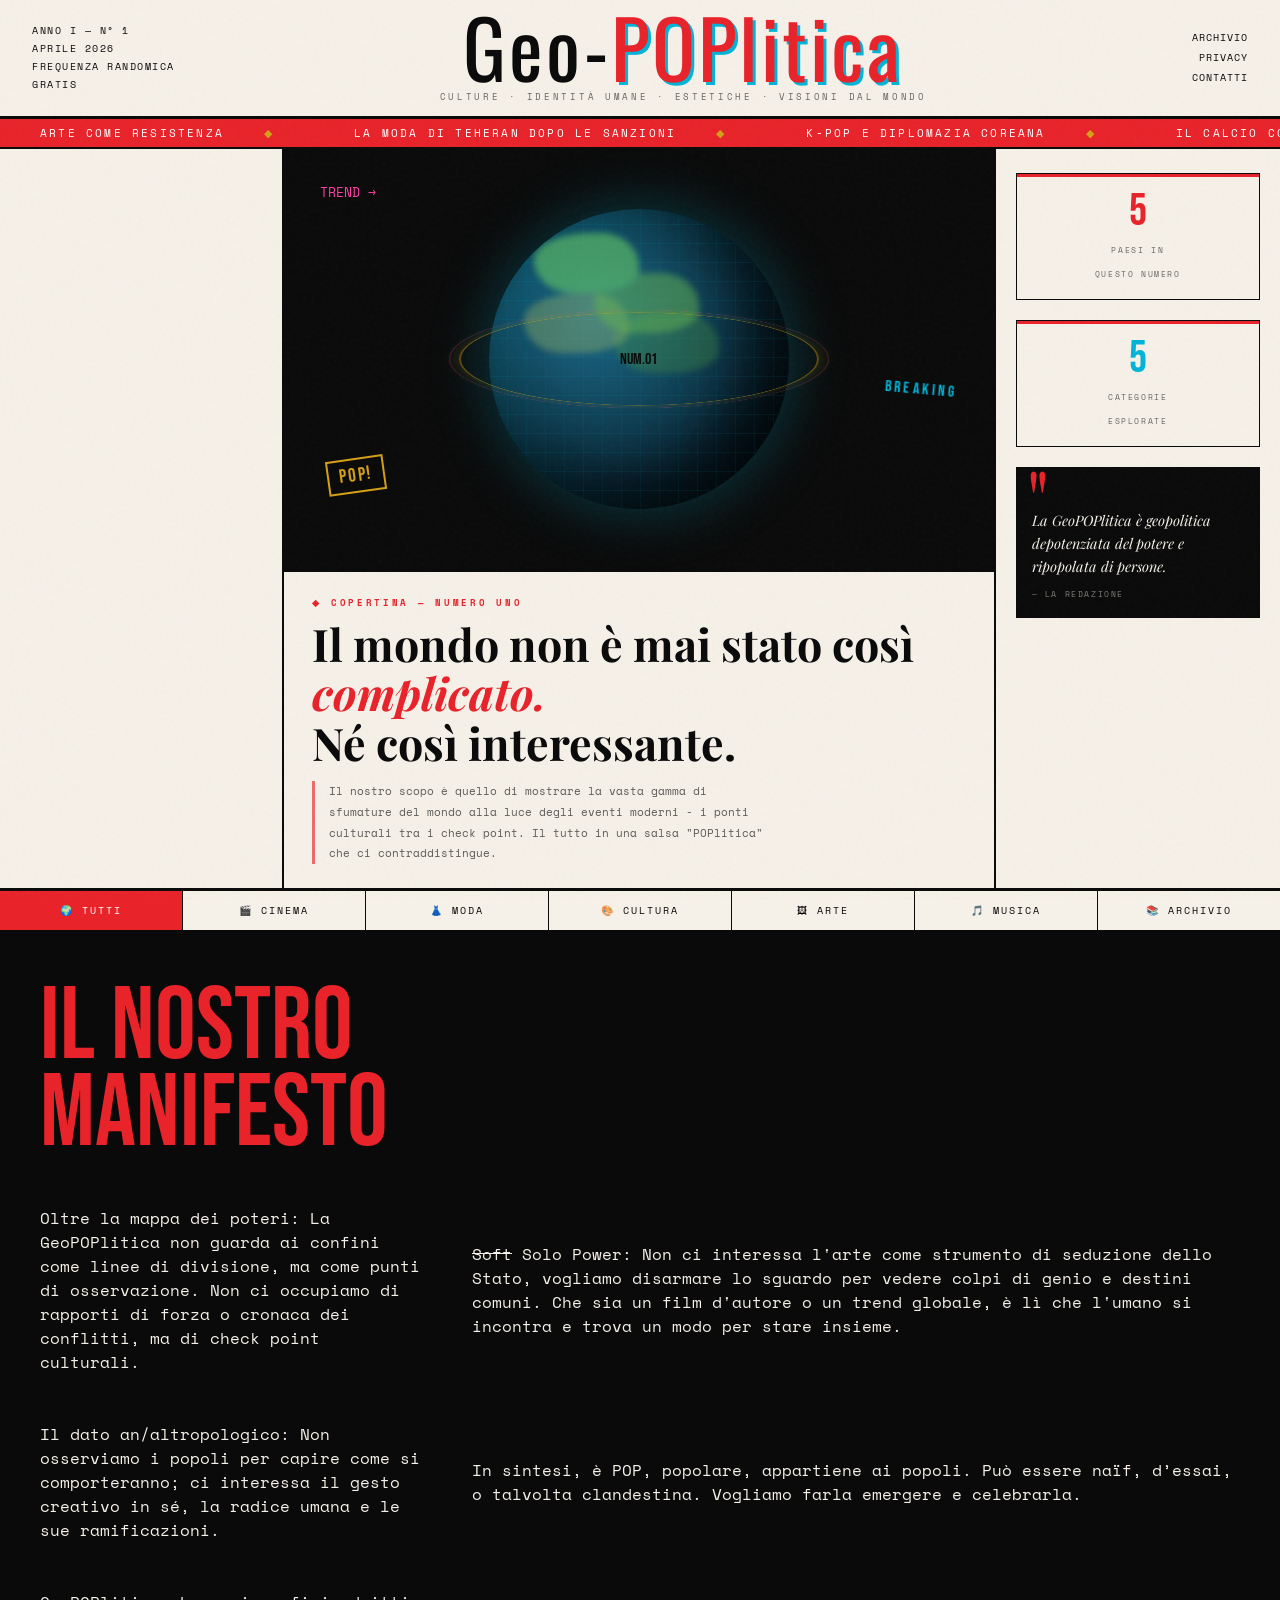
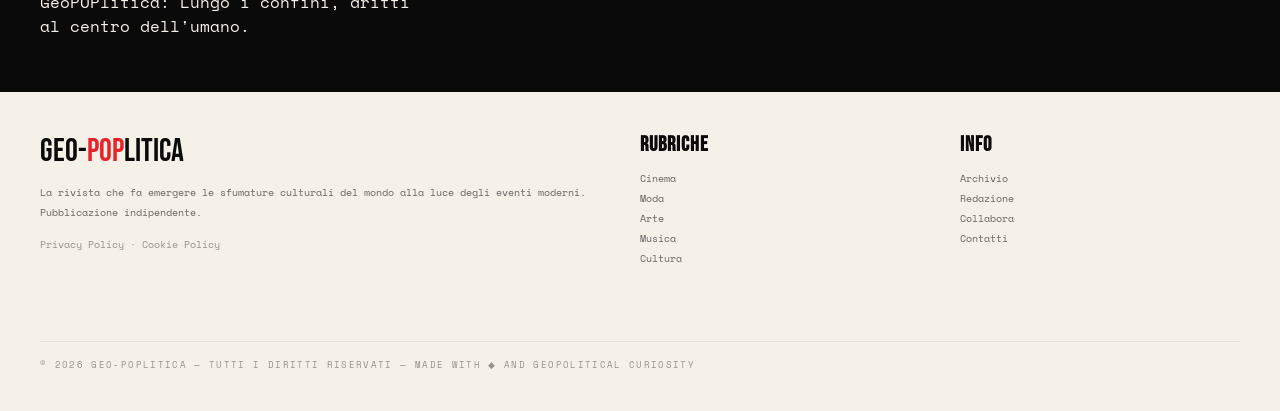
==== commit 43578a81: "Update index.html" ====
--- a/index.html
+++ b/index.html
@@ -122,11 +122,11 @@
   <section class="manifesto">
     <div class="manifesto-label">Il nostro<br>mani&shy;festo</div>
     <p class="manifesto-text">
-    Oltre la mappa dei poteri: La GeoPOPlitica non guarda ai confini come linee di divisione, ma come punti di osservazione. Non ci occupiamo di rapporti di forza o cronaca dei conflitti, ma di check point culturali.
-    <s>Soft</s> Solo Power: Non ci interessa l'arte come strumento di seduzione dello Stato, vogliamo disarmare lo sguardo per vedere colpi di genio e destini comuni. Che sia un film d'autore o un trend globale, è lì che l'umano si incontra e trova un modo per stare insieme.
-    Il dato an/altropologico: Non osserviamo i popoli per capire come si comporteranno; ci interessa il gesto creativo in sé, la radice umana e le sue ramificazioni.
-    In sintesi, è POP, popolare, appartiene ai popoli. Può essere naïf, d’essai, o talvolta clandestina. Vogliamo farla emergere e celebrarla.
-    GeoPOPlitica: Lungo i confini, dritti al centro dell'umano.
+    <div>Oltre la mappa dei poteri: La GeoPOPlitica non guarda ai confini come linee di divisione, ma come punti di osservazione. Non ci occupiamo di rapporti di forza o cronaca dei conflitti, ma di check point culturali.</div>
+    <div><s>Soft</s> Solo Power: Non ci interessa l'arte come strumento di seduzione dello Stato, vogliamo disarmare lo sguardo per vedere colpi di genio e destini comuni. Che sia un film d'autore o un trend globale, è lì che l'umano si incontra e trova un modo per stare insieme.</div>
+    <div>Il dato an/altropologico: Non osserviamo i popoli per capire come si comporteranno; ci interessa il gesto creativo in sé, la radice umana e le sue ramificazioni.</div>
+    <div>In sintesi, è POP, popolare, appartiene ai popoli. Può essere naïf, d’essai, o talvolta clandestina. Vogliamo farla emergere e celebrarla.</div>
+    <div>GeoPOPlitica: Lungo i confini, dritti al centro dell'umano.</div>
     </p>
   </section>
 
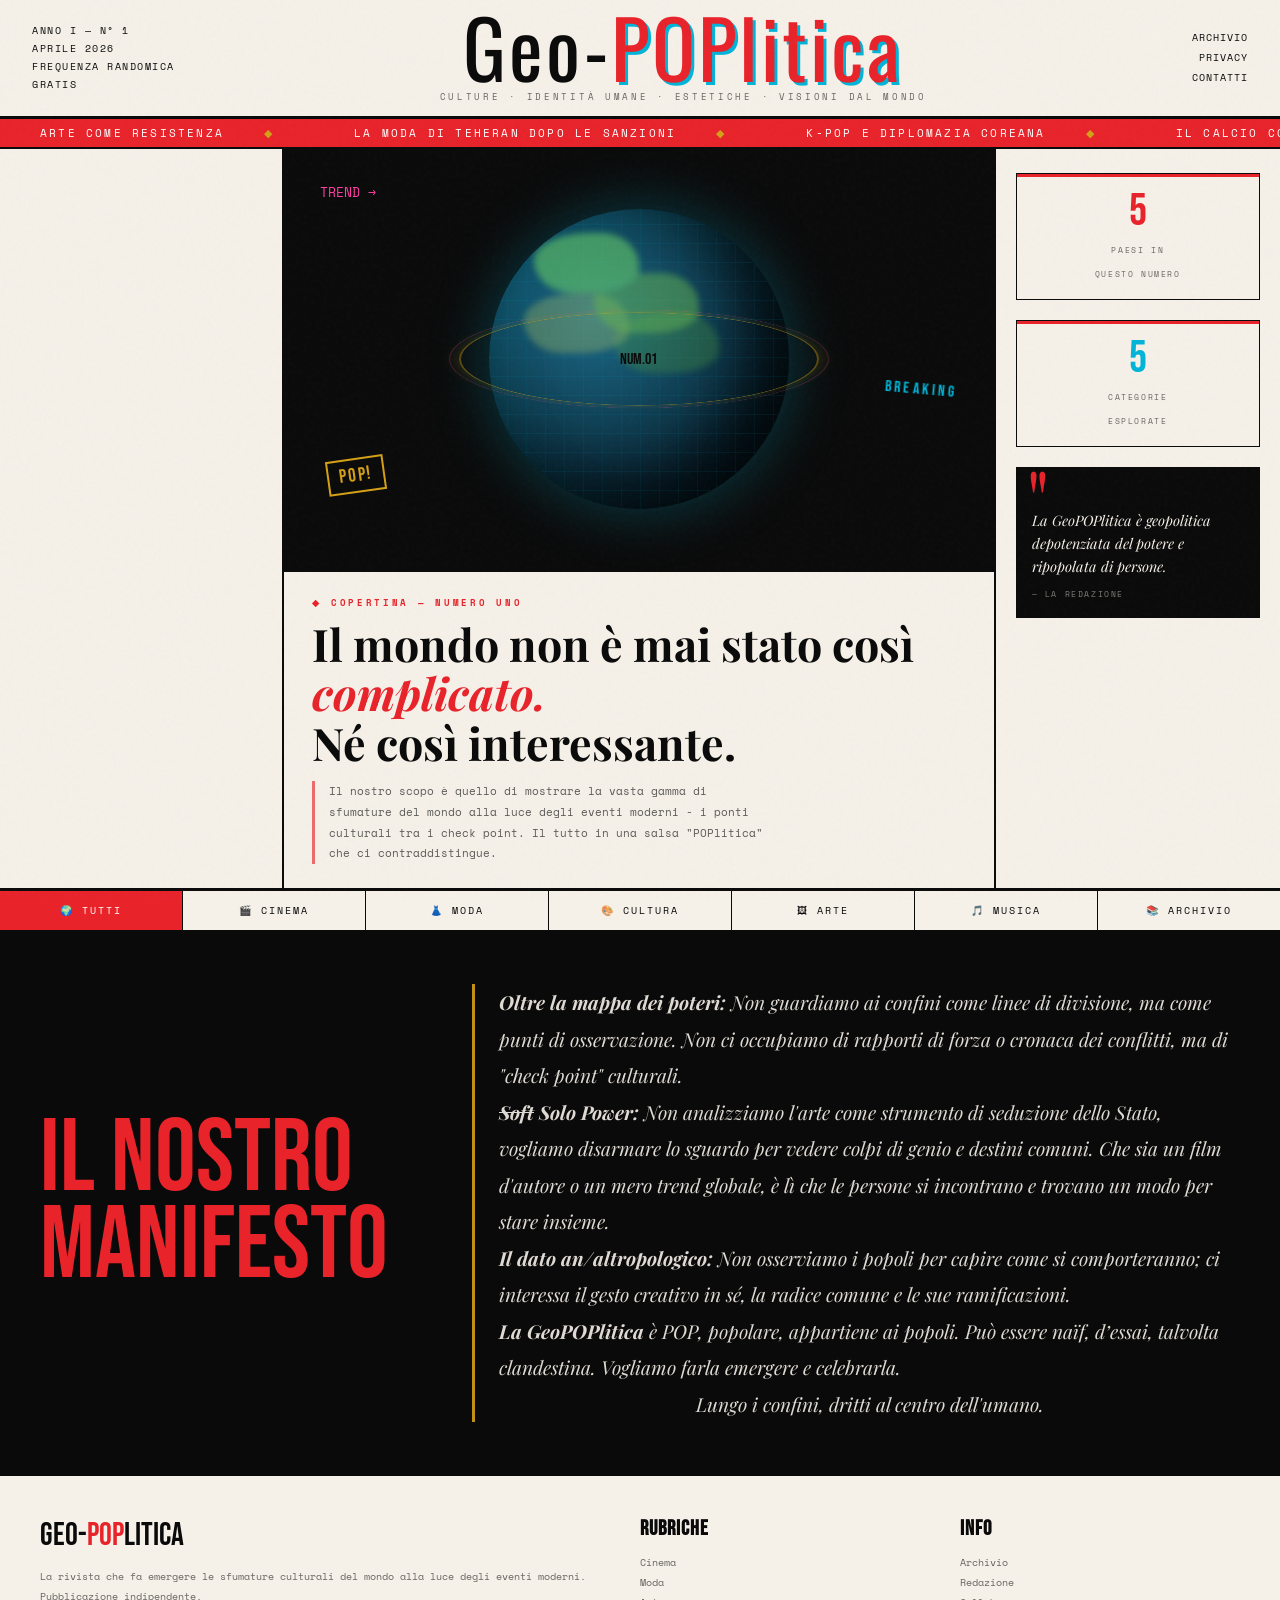
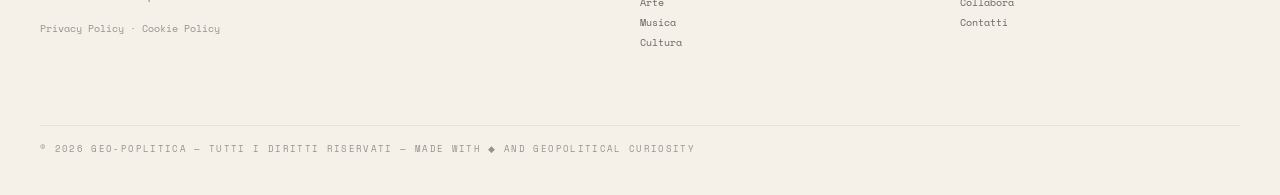
==== commit 5e54396c: "Update index.html" ====
--- a/index.html
+++ b/index.html
@@ -121,13 +121,19 @@
   <!-- MANIFESTO -->
   <section class="manifesto">
     <div class="manifesto-label">Il nostro<br>mani&shy;festo</div>
-    <p class="manifesto-text">
-    <div>Oltre la mappa dei poteri: La GeoPOPlitica non guarda ai confini come linee di divisione, ma come punti di osservazione. Non ci occupiamo di rapporti di forza o cronaca dei conflitti, ma di check point culturali.</div>
-    <div><s>Soft</s> Solo Power: Non ci interessa l'arte come strumento di seduzione dello Stato, vogliamo disarmare lo sguardo per vedere colpi di genio e destini comuni. Che sia un film d'autore o un trend globale, è lì che l'umano si incontra e trova un modo per stare insieme.</div>
-    <div>Il dato an/altropologico: Non osserviamo i popoli per capire come si comporteranno; ci interessa il gesto creativo in sé, la radice umana e le sue ramificazioni.</div>
-    <div>In sintesi, è POP, popolare, appartiene ai popoli. Può essere naïf, d’essai, o talvolta clandestina. Vogliamo farla emergere e celebrarla.</div>
-    <div>GeoPOPlitica: Lungo i confini, dritti al centro dell'umano.</div>
-    </p>
+    <div class="manifesto-text">
+    <p><strong>Oltre la mappa dei poteri:</strong> Non guardiamo ai confini come linee di divisione, ma come punti di osservazione. Non ci occupiamo di rapporti di forza o cronaca dei conflitti, ma di "check point" culturali.</p>
+      
+    <p><strong><s>Soft</s> Solo Power:</strong> Non analizziamo l'arte come strumento di seduzione dello Stato, vogliamo disarmare lo sguardo per vedere colpi di genio e destini comuni. Che sia un film d'autore o un mero trend globale, è lì che le persone si incontrano e trovano un modo per stare insieme.</p>
+      
+    <p><strong>Il dato an/altropologico:</strong> Non osserviamo i popoli per capire come si comporteranno; ci interessa il gesto creativo in sé, la radice comune e le sue ramificazioni.</p>
+      
+    <p><strong>La GeoPOPlitica</strong> è POP, popolare, appartiene ai popoli. Può essere naïf, d’essai, talvolta clandestina. Vogliamo farla emergere e celebrarla.</p>
+      
+    <p style="text-align: center;">
+  <em>Lungo i confini, dritti al centro dell'umano.</em>
+</p>
+    </div>
   </section>
 
 </div><!-- fine page-home -->
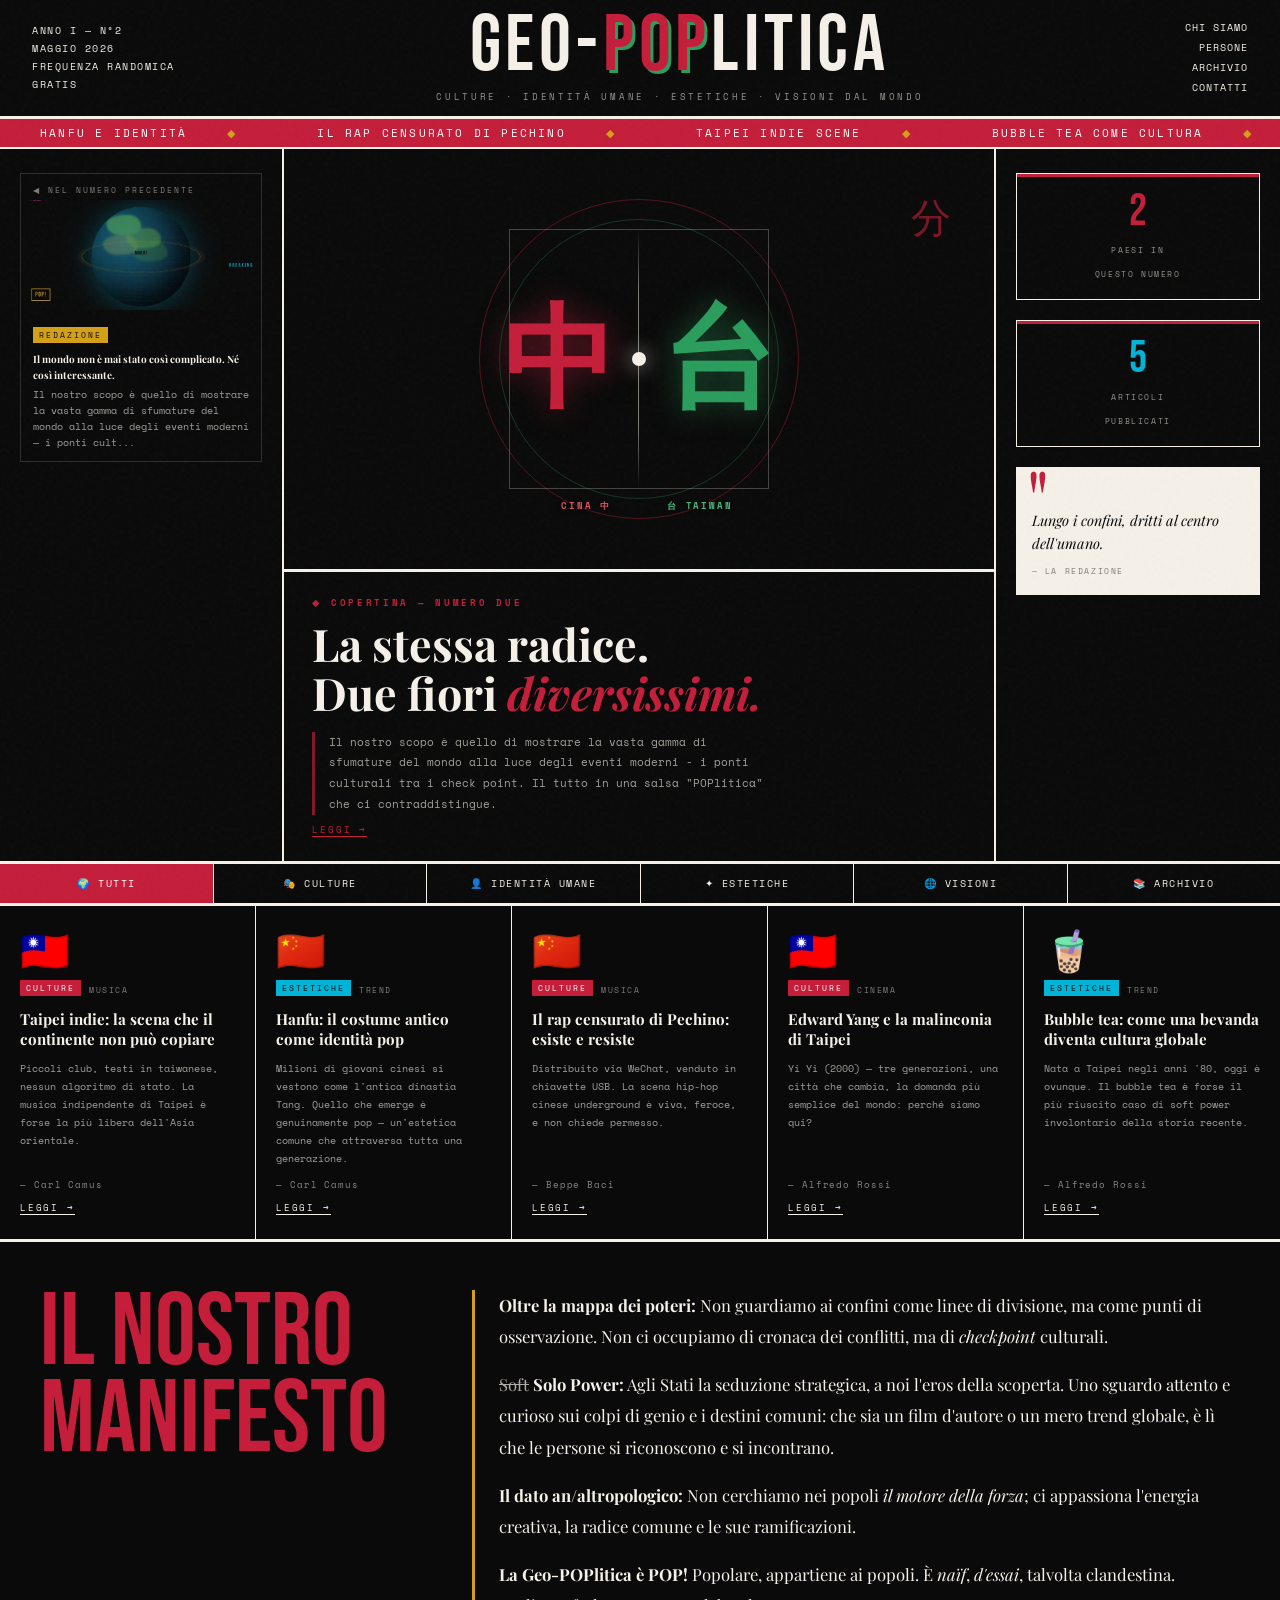
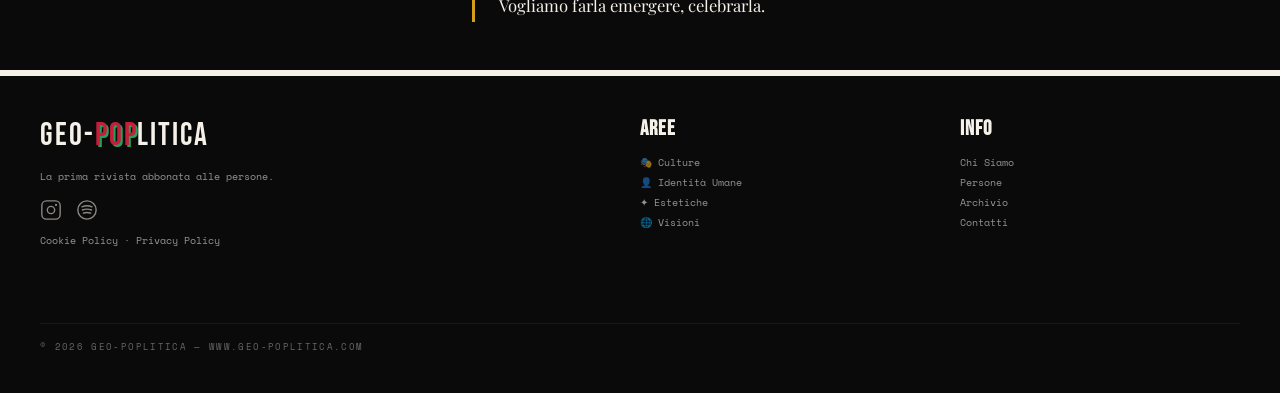
==== commit f4587cab: "Add files via upload" ====
--- a/index.html
+++ b/index.html
@@ -4,197 +4,203 @@
 <meta charset="UTF-8">
 <meta name="viewport" content="width=device-width, initial-scale=1.0">
 <title>Geo-POPlitica</title>
-<meta name="description" content="Il nostro scopo è mostrare la vasta gamma di sfumature del mondo alla luce degli eventi moderni - i ponti culturali tra i check point.">
+<meta name="description" content="I ponti culturali tra i check point.">
 <link rel="stylesheet" href="css/stile.css">
-
-<!-- IUBENDA: incolla qui il tuo script cookie da iubenda.com -->
+<!-- IUBENDA: incolla qui lo script da iubenda.com -->
 <!-- <script type="text/javascript" src="//cdn.iubenda.com/cs/iubenda_cs.js" charset="UTF-8" async></script> -->
 </head>
 <body>
 
-<!-- MASTHEAD -->
 <header class="masthead">
-  <div class="issue-info" id="numero-info">
-    Anno I — N° 1<br>Aprile 2026<br>Frequenza Randomica<br>Gratis
-  </div>
+  <div class="issue-info" id="numero-info">Anno I — N° 1<br>Aprile 2026<br>Frequenza Randomica<br>Gratis</div>
   <div class="logo" onclick="renderHome()">
-    <span class="logo-main">
-      <span class="logo-geo">Geo-</span><span class="logo-pop">POPlitica</span>
-    </span>
+    <span class="logo-main"><span class="logo-geo">GEO-</span><span class="logo-pop">POP</span><span class="logo-litica">LITICA</span></span>
     <span class="logo-sub">Culture · Identità Umane · Estetiche · Visioni dal Mondo</span>
   </div>
   <nav class="nav-right">
+    <a href="#" onclick="renderChiSiamo(); return false;">Chi Siamo</a>
+    <a href="#" onclick="renderPersone(); return false;">Persone</a>
     <a href="#" onclick="renderArchivio(); return false;">Archivio</a>
-    <a href="#privacy">Privacy</a>
-    <a href="mailto:redazione@geo-poplitica.com">Contatti</a>
+    <a href="#" onclick="renderContatti(); return false;">Contatti</a>
   </nav>
+  <button class="nav-hamburger" onclick="toggleMobileMenu()" aria-label="Menu">
+    <span></span><span></span><span></span>
+  </button>
+  <div class="nav-mobile-menu" id="nav-mobile-menu">
+    <a href="#" onclick="renderChiSiamo(); closeMobileMenu(); return false;">Chi Siamo</a>
+    <a href="#" onclick="renderPersone(); closeMobileMenu(); return false;">Persone</a>
+    <a href="#" onclick="renderArchivio(); closeMobileMenu(); return false;">Archivio</a>
+    <a href="#" onclick="renderContatti(); closeMobileMenu(); return false;">Contatti</a>
+  </div>
 </header>
 
-<!-- TICKER -->
-<div class="ticker-wrap">
-  <div class="ticker">
-    <span>Arte come resistenza</span>
-    <span>La moda di Teheran dopo le sanzioni</span>
-    <span>K-Pop e diplomazia coreana</span>
-    <span>Il calcio come soft power</span>
-    <span>Bollywood tra nazionalismo e globalizzazione</span>
-    <span>I ponti culturali tra i check point</span>
-    <span>Arte come resistenza</span>
-    <span>La moda di Teheran dopo le sanzioni</span>
-    <span>K-Pop e diplomazia coreana</span>
-    <span>Il calcio come soft power</span>
-    <span>Bollywood tra nazionalismo e globalizzazione</span>
-    <span>I ponti culturali tra i check point</span>
-  </div>
-</div>
-
-<!-- ══════════════════════════════════════ -->
-<!-- PAGINA: HOME -->
-<!-- ══════════════════════════════════════ -->
+<div class="ticker-wrap"><div class="ticker"></div></div>
+
+<!-- HOME -->
 <div id="page-home" class="pagina">
-
-  <!-- HERO -->
   <main class="hero">
-    <!-- LEFT COL -->
-    <aside class="col-left" id="col-left">
-      <!-- Popolato da JS -->
-    </aside>
-
-    <!-- CENTER COL -->
+    <aside class="col-left" id="col-left"></aside>
+
     <section class="col-center">
-      <div class="cover-visual">
-        <div class="globe-container">
-          <div class="globe"></div>
-          <div class="globe-ring"></div>
-          <div class="globe-ring-2"></div>
-        </div>
-        <div class="pop-el">POP!</div>
-        <div class="pop-el">BREAKING</div>
-        <div class="pop-el">TREND →</div>
-        <div class="pop-el">Num.01</div>
-      </div>
-      <div class="cover-text">
-        <div class="cover-kicker">◆ Copertina — Numero Uno</div>
-        <h1 class="cover-headline">
-          Il mondo non è mai stato così <em>complicato.</em><br>
-          Né così interessante.
-        </h1>
-        <p class="cover-desc">
-          Il nostro scopo è quello di mostrare la vasta gamma di sfumature del mondo alla luce degli eventi moderni - i ponti culturali tra i check point. Il tutto in una salsa "POPlitica" che ci contraddistingue.
-        </p>
+      <div class="cover-visual" id="cover-visual"></div>
+      <!-- id cover-text-wrap per rendere l'editoriale cliccabile -->
+      <div class="cover-text" id="cover-text-wrap">
+        <div class="cover-kicker" id="cover-kicker"></div>
+        <h1 class="cover-headline" id="cover-headline"></h1>
+        <p class="cover-desc" id="cover-desc"></p>
+        <p class="cover-hint" id="cover-hint">Leggi →</p>
       </div>
     </section>
 
-    <!-- RIGHT COL -->
     <aside class="col-right">
       <div class="stat-block">
-        <span class="stat-num">5</span>
+        <span class="stat-num" id="stat-paesi">—</span>
         <span class="stat-label">Paesi in<br>questo numero</span>
       </div>
       <div class="stat-block">
-        <span class="stat-num" style="color: var(--cyan);">5</span>
-        <span class="stat-label">Categorie<br>esplorate</span>
+        <span class="stat-num" id="stat-articoli" style="color:var(--cyan)">—</span>
+        <span class="stat-label">Articoli<br>pubblicati</span>
       </div>
       <div class="pullquote">
-        <p>La GeoPOPlitica è geopolitica depotenziata del potere e ripopolata di persone.</p>
+        <p>Lungo i confini, dritti al centro dell'umano.</p>
         <cite>— La Redazione</cite>
       </div>
     </aside>
   </main>
 
-  <!-- SECTIONS BAR -->
   <nav class="sections-bar">
-    <div class="section-tab active" onclick="filtraSezione('Tutti', this)">🌍 Tutti</div>
-    <div class="section-tab" onclick="filtraSezione('Cinema', this)">🎬 Cinema</div>
-    <div class="section-tab" onclick="filtraSezione('Moda', this)">👗 Moda</div>
-    <div class="section-tab" onclick="filtraSezione('Cultura', this)">🎨 Cultura</div>
-    <div class="section-tab" onclick="filtraSezione('Arte', this)">🖼 Arte</div>
-    <div class="section-tab" onclick="filtraSezione('Musica', this)">🎵 Musica</div>
-    <div class="section-tab" onclick="renderArchivio(); return false;">📚 Archivio</div>
+    <div class="section-tab active" data-cat="Tutti"          onclick="filtraSezione('Tutti',this)">🌍 Tutti</div>
+    <div class="section-tab"        data-cat="Culture"        onclick="filtraSezione('Culture',this)">🎭 Culture</div>
+    <div class="section-tab"        data-cat="Identità Umane" onclick="filtraSezione('Identità Umane',this)">👤 Identità Umane</div>
+    <div class="section-tab"        data-cat="Estetiche"      onclick="filtraSezione('Estetiche',this)">✦ Estetiche</div>
+    <div class="section-tab"        data-cat="Visioni"        onclick="filtraSezione('Visioni',this)">🌐 Visioni</div>
+    <div class="section-tab"        data-cat="Archivio"       onclick="renderArchivio(); return false;">📚 Archivio</div>
   </nav>
 
-  <!-- CARD GRID -->
-  <section class="card-grid" id="card-grid">
-    <!-- Popolato da JS -->
-  </section>
-
-  <!-- MANIFESTO -->
+  <section class="card-grid" id="card-grid"></section>
+
+  <!-- Mobile only: pullquote between articles and manifesto -->
+  <div class="mobile-pullquote">
+    <p>Lungo i confini, dritti al centro dell'umano.</p>
+    <cite>— La Redazione</cite>
+  </div>
+
   <section class="manifesto">
     <div class="manifesto-label">Il nostro<br>mani&shy;festo</div>
-    <div class="manifesto-text">
-    <p><strong>Oltre la mappa dei poteri:</strong> Non guardiamo ai confini come linee di divisione, ma come punti di osservazione. Non ci occupiamo di rapporti di forza o cronaca dei conflitti, ma di "check point" culturali.</p>
-      
-    <p><strong><s>Soft</s> Solo Power:</strong> Non analizziamo l'arte come strumento di seduzione dello Stato, vogliamo disarmare lo sguardo per vedere colpi di genio e destini comuni. Che sia un film d'autore o un mero trend globale, è lì che le persone si incontrano e trovano un modo per stare insieme.</p>
-      
-    <p><strong>Il dato an/altropologico:</strong> Non osserviamo i popoli per capire come si comporteranno; ci interessa il gesto creativo in sé, la radice comune e le sue ramificazioni.</p>
-      
-    <p><strong>La GeoPOPlitica</strong> è POP, popolare, appartiene ai popoli. Può essere naïf, d’essai, talvolta clandestina. Vogliamo farla emergere e celebrarla.</p>
-      
-    <p style="text-align: center;">
-  <em>Lungo i confini, dritti al centro dell'umano.</em>
-</p>
+    <div class="manifesto-text" id="manifesto-text"></div>
+  </section>
+</div>
+
+<!-- CONTATTI -->
+<div id="page-contatti" class="pagina" style="display:none;">
+  <div id="contatti-contenuto"></div>
+</div>
+
+<!-- CHI SIAMO -->
+<div id="page-chisiamo" class="pagina" style="display:none;">
+  <div id="chisiamo-contenuto"></div>
+</div>
+
+<!-- ARTICOLO -->
+<div id="page-articolo" class="pagina" style="display:none;">
+  <div class="articolo-wrap" id="articolo-contenuto"></div>
+</div>
+
+<!-- ARCHIVIO -->
+<div id="page-archivio" class="pagina" style="display:none;">
+  <div id="archivio-contenuto"></div>
+</div>
+
+<!-- PERSONE -->
+<div id="page-team" class="pagina" style="display:none;">
+  <div id="team-contenuto"></div>
+</div>
+
+<!-- AUTORE -->
+<div id="page-autore" class="pagina" style="display:none;">
+  <div class="articolo-wrap" id="autore-contenuto"></div>
+</div>
+
+<!-- PRIVACY -->
+<div id="page-privacy" class="pagina" style="display:none;">
+  <div class="policy-wrap">
+    <div class="policy-back" onclick="renderHome()">← Torna alla home</div>
+    <div class="policy-titolo">Privacy Policy</div>
+    <div class="policy-sub">Ultimo aggiornamento: Aprile 2026</div>
+    <div class="policy-body">
+      <p>Geo-POPlitica rispetta la tua privacy in conformità con il GDPR e la normativa italiana.</p>
+      <p><strong>Titolare:</strong> Geo-POPlitica — info@geopoplitica.com</p>
+      <p><strong>Dati raccolti:</strong> Dati di navigazione anonimi; email solo se ci contatti volontariamente.</p>
+      <p><strong>Diritti:</strong> Accesso, rettifica, cancellazione dati — scrivi a info@geopoplitica.com</p>
+      <p style="opacity:0.5;font-size:0.9rem;"><em>Pagina aggiornata con documentazione Iubenda dopo attivazione servizio.</em></p>
+      <p style="margin-top:24px;padding-top:16px;border-top:1px solid var(--border)"><strong>Link esterni</strong><br>I contenuti di Geo-POPlitica possono includere link a siti, piattaforme o contenuti di terze parti (YouTube, Spotify, ecc.) forniti a titolo esclusivamente informativo e culturale. Geo-POPlitica non è responsabile dei contenuti raggiungibili tramite tali link né di eventuali modifiche agli stessi.</p>
     </div>
-  </section>
-
-</div><!-- fine page-home -->
-
-
-<!-- ══════════════════════════════════════ -->
-<!-- PAGINA: ARTICOLO -->
-<!-- ══════════════════════════════════════ -->
-<div id="page-articolo" class="pagina" style="display:none;">
-  <div class="articolo-wrap" id="articolo-contenuto">
-    <!-- Popolato da JS -->
-  </div>
-</div>
-
-
-<!-- ══════════════════════════════════════ -->
-<!-- PAGINA: ARCHIVIO -->
-<!-- ══════════════════════════════════════ -->
-<div id="page-archivio" class="pagina" style="display:none;">
-  <div id="archivio-contenuto">
-    <!-- Popolato da JS -->
-  </div>
-</div>
-
+  </div>
+</div>
+
+<!-- COOKIE -->
+<div id="page-cookie" class="pagina" style="display:none;">
+  <div class="policy-wrap">
+    <div class="policy-back" onclick="renderHome()">← Torna alla home</div>
+    <div class="policy-titolo">Cookie Policy</div>
+    <div class="policy-sub">Ultimo aggiornamento: Aprile 2026</div>
+    <div class="policy-body">
+      <p>Questo sito utilizza cookie tecnici necessari al funzionamento. Nessun cookie di profilazione senza consenso.</p>
+      <p><strong>Cookie tecnici:</strong> Necessari per la navigazione, non richiedono consenso.</p>
+      <p style="opacity:0.5;font-size:0.9rem;"><em>Il banner cookie Iubenda apparirà al primo accesso dopo attivazione servizio.</em></p>
+    </div>
+  </div>
+</div>
 
 <!-- FOOTER -->
 <footer>
   <div>
-    <span class="footer-logo" onclick="renderHome()">Geo-<span>POP</span>litica</span>
-    <p>La rivista che fa emergere le sfumature culturali del mondo alla luce degli eventi moderni. Pubblicazione indipendente.</p>
-    <p style="margin-top:12px; opacity:0.4;" id="privacy">
-      <!-- IUBENDA: sostituisci con i link generati da iubenda.com -->
-      <a href="#" style="color:inherit;">Privacy Policy</a> ·
-      <a href="#" style="color:inherit;">Cookie Policy</a>
+    <span class="footer-logo" onclick="renderHome()">GEO-<span class="footer-pop">POP</span>LITICA</span>
+    <p>La prima rivista abbonata alle persone.</p>
+    <div class="footer-social">
+      <a href="https://instagram.com/geopoplitica" target="_blank" class="social-icon" aria-label="Instagram">
+        <svg viewBox="0 0 24 24" fill="none" stroke="currentColor" stroke-width="1.5" width="22" height="22"><rect x="2" y="2" width="20" height="20" rx="5" ry="5"/><circle cx="12" cy="12" r="4"/><circle cx="17.5" cy="6.5" r="1.2" fill="currentColor" stroke="none"/></svg>
+      </a>
+      <a href="https://open.spotify.com/user/geopoplitica" target="_blank" class="social-icon" aria-label="Spotify">
+        <svg viewBox="0 0 24 24" fill="none" stroke="currentColor" stroke-width="1.5" width="22" height="22"><circle cx="12" cy="12" r="10"/><path d="M8 15.5c2.5-1 5.5-1 8 0" stroke-linecap="round"/><path d="M7 12c3-1.2 6.5-1.2 10 0" stroke-linecap="round"/><path d="M6.5 8.5c3.5-1.5 7.5-1.5 11 0" stroke-linecap="round"/></svg>
+      </a>
+    </div>
+    <p style="margin-top:10px;">
+      <a href="#" onclick="mostraPagina('page-cookie'); applicaTema('chiaro'); return false;">Cookie Policy</a> ·
+      <a href="#" onclick="mostraPagina('page-privacy'); applicaTema('chiaro'); return false;">Privacy Policy</a>
     </p>
   </div>
   <div>
-    <h4>Rubriche</h4>
+    <h4>Aree</h4>
     <ul>
-      <li><a href="#" onclick="filtraSezione('Cinema', document.querySelector('.section-tab')); return false;">Cinema</a></li>
-      <li><a href="#" onclick="filtraSezione('Moda', document.querySelector('.section-tab')); return false;">Moda</a></li>
-      <li><a href="#" onclick="filtraSezione('Arte', document.querySelector('.section-tab')); return false;">Arte</a></li>
-      <li><a href="#" onclick="filtraSezione('Musica', document.querySelector('.section-tab')); return false;">Musica</a></li>
-      <li><a href="#" onclick="filtraSezione('Cultura', document.querySelector('.section-tab')); return false;">Cultura</a></li>
+      <li><a href="#" onclick="renderArchivio('Culture');        return false;">🎭 Culture</a></li>
+      <li><a href="#" onclick="renderArchivio('Identità Umane'); return false;">👤 Identità Umane</a></li>
+      <li><a href="#" onclick="renderArchivio('Estetiche');      return false;">✦ Estetiche</a></li>
+      <li><a href="#" onclick="renderArchivio('Visioni');        return false;">🌐 Visioni</a></li>
     </ul>
   </div>
   <div>
     <h4>Info</h4>
     <ul>
+      <li><a href="#" onclick="renderChiSiamo(); return false;">Chi Siamo</a></li>
+      <li><a href="#" onclick="renderPersone();  return false;">Persone</a></li>
       <li><a href="#" onclick="renderArchivio(); return false;">Archivio</a></li>
-      <li><a href="mailto:redazione@geo-poplitica.com">Redazione</a></li>
-      <li><a href="mailto:redazione@geo-poplitica.com">Collabora</a></li>
-      <li><a href="mailto:redazione@geo-poplitica.com">Contatti</a></li>
+      <li><a href="#" onclick="renderContatti(); return false;">Contatti</a></li>
     </ul>
   </div>
-  <div class="copyright" style="grid-column: 1/-1;">
-    © 2026 Geo-POPlitica — Tutti i diritti riservati — Made with ◆ and geopolitical curiosity
+  <div class="copyright" style="grid-column:1/-1;">
+    © 2026 Geo-POPlitica — www.geo-poplitica.com
   </div>
 </footer>
 
 <script src="js/articoli.js"></script>
 <script src="js/app.js"></script>
+<script>
+  // Manifesto da variabile condivisa
+  document.addEventListener('DOMContentLoaded', () => {
+    const el = document.getElementById('manifesto-text');
+    if (el) el.innerHTML = MANIFESTO_HTML;
+  });
+</script>
 </body>
 </html>
--- a/css/stile.css
+++ b/css/stile.css
@@ -1,703 +1,442 @@
-@import url('https://fonts.googleapis.com/css2?family=Bebas+Neue&family=Oswald:wght@700&family=Playfair+Display:ital,wght@0,700;1,400&family=Space+Mono:ital@0;1&display=swap');
+@import url('https://fonts.googleapis.com/css2?family=Bebas+Neue&family=Oswald:wght@700&family=Playfair+Display:ital,wght@0,400;0,700;1,400;1,700&family=Space+Mono:ital@0;1&display=swap');
 
 :root {
-  --ink: #0a0a0a;
-  --cream: #f5f0e8;
-  --red: #e8232a;
-  --gold: #d4a017;
-  --cyan: #00b4d8;
-  --pink: #ff3fa4;
+  --bg:#f5f0e8; --ink:#0a0a0a; --accent:#e8232a;
+  --accent-alt:#00b4d8; --border:rgba(10,10,10,0.15);
+  --gold:#d4a017; --cyan:#00b4d8; --pink:#ff3fa4;
+  --cream:#f5f0e8;
+  --logo-geo:#0a0a0a;
 }
 
-*, *::before, *::after { box-sizing: border-box; margin: 0; padding: 0; }
-
-body {
-  background: var(--cream);
-  color: var(--ink);
-  font-family: 'Space Mono', monospace;
-  overflow-x: hidden;
-  cursor: crosshair;
+*,*::before,*::after{box-sizing:border-box;margin:0;padding:0}
+
+body{background:var(--bg);color:var(--ink);font-family:'Space Mono',monospace;overflow-x:hidden;cursor:crosshair;transition:background 0.5s,color 0.5s}
+
+body::before{content:'';position:fixed;inset:0;background-image:url("data:image/svg+xml,%3Csvg viewBox='0 0 256 256' xmlns='http://www.w3.org/2000/svg'%3E%3Cfilter id='noise'%3E%3CfeTurbulence type='fractalNoise' baseFrequency='0.9' numOctaves='4' stitchTiles='stitch'/%3E%3C/filter%3E%3Crect width='100%25' height='100%25' filter='url(%23noise)' opacity='0.04'/%3E%3C/svg%3E");pointer-events:none;z-index:999;opacity:0.6}
+
+/* ── MASTHEAD ── */
+.masthead{border-bottom:3px solid var(--ink);padding:10px 32px;display:flex;justify-content:space-between;align-items:center;background:var(--bg);position:sticky;top:0;z-index:100;transition:background 0.5s,border-color 0.5s}
+.issue-info{font-size:10px;letter-spacing:0.15em;text-transform:uppercase;line-height:1.8;color:var(--ink)}
+.logo{text-align:center;flex:1;cursor:pointer}
+.logo-main{font-family:'Bebas Neue',sans-serif;font-size:clamp(2.5rem,7vw,5rem);letter-spacing:0.06em;line-height:0.9;display:block}
+.logo-geo{color:var(--logo-geo);transition:color 0.5s}
+.logo-litica{color:var(--logo-geo);transition:color 0.5s}
+.logo-pop{color:var(--accent);position:relative;display:inline-block;transition:color 0.5s}
+.logo-pop::after{content:'POP';font-family:'Bebas Neue',sans-serif;position:absolute;left:3px;top:3px;color:var(--accent-alt);z-index:-1;transition:color 0.5s;letter-spacing:0.06em}
+.logo-sub{font-size:9px;letter-spacing:0.3em;text-transform:uppercase;color:var(--ink);opacity:0.6}
+.nav-right{font-size:10px;letter-spacing:0.1em;text-transform:uppercase;text-align:right;line-height:2}
+.nav-right a{display:block;color:var(--ink);text-decoration:none;transition:color 0.2s}
+.nav-right a:hover{color:var(--accent)}
+
+/* ── TICKER ── */
+.ticker-wrap{background:var(--accent);color:white;overflow:hidden;padding:6px 0;border-bottom:2px solid var(--ink);transition:background 0.5s}
+.ticker{display:flex;white-space:nowrap;animation:ticker 30s linear infinite;font-size:11px;letter-spacing:0.2em;text-transform:uppercase}
+.ticker span{padding:0 40px}
+.ticker span::after{content:'◆';margin-left:40px;color:var(--gold)}
+@keyframes ticker{0%{transform:translateX(0)}100%{transform:translateX(-50%)}}
+
+/* ── TAGS ── */
+.tag{font-size:8px;letter-spacing:0.25em;text-transform:uppercase;background:var(--ink);color:var(--bg);padding:2px 6px;display:inline-block;margin-bottom:4px;transition:background 0.3s,color 0.3s}
+.tag.red{background:var(--accent);color:white}
+.tag.gold{background:var(--gold);color:#0a0a0a}
+.tag.cyan{background:var(--cyan);color:#0a0a0a}
+.tag.pink{background:var(--pink);color:white}
+.tag-sub{font-size:8px;letter-spacing:0.2em;text-transform:uppercase;opacity:0.5;font-family:'Space Mono',monospace}
+
+/* ── PAGINE ── */
+#page-home{display:block}
+#page-articolo,#page-archivio,#page-team,#page-autore,#page-privacy,#page-cookie,#page-chisiamo,#page-contatti{display:none}
+
+/* ── FOOTER LOGO POP GLITCH ── */
+.footer-logo{font-family:'Bebas Neue',sans-serif;font-size:2rem;margin-bottom:12px;display:block;cursor:pointer;color:var(--ink);letter-spacing:0.06em}
+.footer-pop{color:var(--accent);display:inline-block;text-shadow:2px 2px 0 var(--accent-alt)}
+
+/* ── HERO ── */
+.hero{display:grid;grid-template-columns:1fr 2.5fr 1fr;border-bottom:3px solid var(--ink);min-height:70vh}
+
+.col-left{border-right:2px solid var(--ink);padding:24px 20px;display:flex;flex-direction:column;gap:20px}
+.side-article{border-bottom:1px solid var(--border);padding-bottom:20px;cursor:pointer}
+.side-article:hover h3{color:var(--accent)}
+.side-article:last-child{border-bottom:none}
+.side-article h3{font-family:'Playfair Display',serif;font-size:1rem;line-height:1.3;margin-bottom:8px;font-weight:700;color:var(--ink);transition:color 0.2s}
+.side-article p{font-size:10px;line-height:1.7;opacity:0.7;color:var(--ink)}
+
+/* Preview numero precedente */
+.prev-numero{cursor:pointer;border:1px solid var(--border);transition:border-color 0.2s;display:block;text-decoration:none;color:inherit}
+.prev-numero:hover{border-color:var(--accent)}
+.prev-numero-label{font-size:8px;letter-spacing:0.25em;text-transform:uppercase;opacity:0.5;padding:10px 12px 4px;color:var(--ink)}
+.prev-numero-visual{background:#0a0a0a;min-height:110px;display:flex;align-items:center;justify-content:center;overflow:hidden}
+.prev-numero-visual img{width:100%;height:110px;object-fit:cover;display:block;opacity:0.85}
+.mini-globe{width:70px;height:70px;border-radius:50%;background:radial-gradient(circle at 35% 35%,#1a6b8a,#0a2a3a 60%,#000810);box-shadow:0 0 20px rgba(0,180,216,0.4)}
+.mini-specchio{display:flex;align-items:center;gap:8px}
+.prev-numero-info{padding:10px 12px}
+.prev-numero-info p{font-size:10px;line-height:1.6;opacity:0.65;color:var(--ink);margin-top:4px}
+.prev-titolo{font-family:'Playfair Display',serif;font-weight:700 !important;opacity:1 !important;color:var(--ink) !important;font-size:10px;margin-top:6px;margin-bottom:4px}
+
+.col-center{border-right:2px solid var(--ink);display:flex;flex-direction:column;overflow:hidden}
+
+/* ── COVER VISUAL ── */
+.cover-visual{flex:1;position:relative;background:#0a0a0a;display:flex;align-items:center;justify-content:center;min-height:420px;overflow:hidden}
+
+/* Globo */
+.globe-container{position:relative;width:300px;height:300px}
+.globe{width:300px;height:300px;border-radius:50%;background:radial-gradient(circle at 35% 35%,#1a6b8a,#0a2a3a 60%,#000810);position:relative;box-shadow:inset -30px -20px 60px rgba(0,0,0,0.8),inset 15px 10px 40px rgba(0,180,216,0.15),0 0 60px rgba(0,180,216,0.3);overflow:hidden;animation:globeRotate 20s linear infinite}
+@keyframes globeRotate{0%,100%{box-shadow:inset -30px -20px 60px rgba(0,0,0,0.8),inset 15px 10px 40px rgba(0,180,216,0.15),0 0 60px rgba(0,180,216,0.3)}50%{box-shadow:inset -20px -30px 60px rgba(0,0,0,0.8),inset 25px 5px 40px rgba(0,180,216,0.2),0 0 80px rgba(0,180,216,0.4)}}
+.globe::before{content:'';position:absolute;inset:0;background:repeating-linear-gradient(0deg,transparent,transparent 18px,rgba(0,180,216,0.08) 18px,rgba(0,180,216,0.08) 19px),repeating-linear-gradient(90deg,transparent,transparent 18px,rgba(0,180,216,0.06) 18px,rgba(0,180,216,0.06) 19px);border-radius:50%}
+.globe::after{content:'';position:absolute;top:8%;left:15%;width:35%;height:20%;background:rgba(100,200,100,0.6);border-radius:60% 40% 50% 40%/50% 60% 40% 60%;filter:blur(3px);box-shadow:60px 40px 0 rgba(100,180,80,0.5),-10px 60px 0 rgba(150,180,100,0.4),80px 80px 0 rgba(80,160,60,0.3)}
+.globe-ring{position:absolute;top:50%;left:50%;transform:translate(-50%,-50%) rotateX(75deg);width:360px;height:360px;border-radius:50%;border:2px solid rgba(212,160,23,0.4);box-shadow:0 0 20px rgba(212,160,23,0.2)}
+.globe-ring-2{position:absolute;top:50%;left:50%;transform:translate(-50%,-50%) rotateX(75deg) rotateZ(30deg);width:380px;height:380px;border-radius:50%;border:1px solid rgba(255,63,164,0.3)}
+.pop-el{position:absolute;font-family:'Bebas Neue',sans-serif;animation:float 6s ease-in-out infinite}
+.pop-el:nth-child(1){top:12%;right:8%;font-size:3.5rem;color:var(--accent);opacity:0.9}
+.pop-el:nth-child(2){bottom:18%;left:6%;font-size:1.2rem;color:var(--gold);border:2px solid var(--gold);padding:4px 10px;animation-delay:-2s;letter-spacing:0.1em}
+.pop-el:nth-child(3){top:55%;right:5%;font-size:1rem;color:#00b4d8;animation-delay:-4s;letter-spacing:0.2em}
+.pop-el:nth-child(4){top:8%;left:5%;font-size:0.8rem;color:#ff3fa4;font-family:'Space Mono',monospace;animation-delay:-1s}
+@keyframes float{0%,100%{transform:translateY(0)}50%{transform:translateY(-12px)}}
+
+/* Specchio */
+.mirror-container{position:relative;width:340px;height:340px;display:flex;align-items:center;justify-content:center}
+.orbit{position:absolute;width:320px;height:320px;border-radius:50%;border:1px solid rgba(196,30,58,0.4);animation:orbitSpin 30s linear infinite}
+.orbit-2{width:280px;height:280px;border:1px solid rgba(42,157,92,0.3);animation:orbitSpin 20s linear infinite reverse}
+@keyframes orbitSpin{from{transform:rotate(0deg)}to{transform:rotate(360deg)}}
+.dividing-line{position:absolute;width:1px;height:260px;background:linear-gradient(to bottom,transparent,rgba(245,240,232,0.5) 25%,rgba(245,240,232,0.5) 75%,transparent);z-index:2}
+.char-left,.char-right{position:absolute;font-family:serif;font-size:7rem;line-height:1;font-weight:900;z-index:3;transform:translateZ(0);-webkit-font-smoothing:antialiased}
+.char-left{right:calc(50% + 24px);color:#c41e3a;text-shadow:0 0 30px rgba(196,30,58,0.5);animation:pulseLeft 4s ease-in-out infinite}
+.char-right{left:calc(50% + 24px);color:#2a9d5c;text-shadow:0 0 30px rgba(42,157,92,0.5);animation:pulseRight 4s ease-in-out infinite;animation-delay:-2s}
+@keyframes pulseLeft{0%,100%{opacity:0.9}50%{opacity:1}}
+@keyframes pulseRight{0%,100%{opacity:0.9}50%{opacity:1}}
+.center-dot{position:absolute;width:14px;height:14px;background:#f5f0e8;border-radius:50%;z-index:4;box-shadow:0 0 20px rgba(245,240,232,0.7);animation:dotPulse 3s ease-in-out infinite}
+@keyframes dotPulse{0%,100%{transform:scale(1)}50%{transform:scale(1.5)}}
+.country-label{position:absolute;font-family:'Space Mono',monospace;font-size:9px;letter-spacing:0.2em;text-transform:uppercase;font-weight:bold;text-shadow:0 1px 4px rgba(0,0,0,0.9);-webkit-font-smoothing:antialiased}
+.label-cina{bottom:16px;right:calc(50% + 28px);text-align:right;color:#e05060}
+.label-taiwan{bottom:16px;left:calc(50% + 28px);color:#4ab87a}
+.pop-el-dark{position:absolute;font-family:'Bebas Neue',sans-serif;font-size:2.5rem;color:#c41e3a;opacity:0.6;top:10%;right:6%;animation:float 6s ease-in-out infinite;-webkit-font-smoothing:antialiased}
+
+/* ── COVER TEXT ── */
+.cover-text{padding:24px 28px;background:var(--bg);border-top:3px solid var(--ink);transition:background 0.5s}
+.cover-kicker{font-size:9px;letter-spacing:0.3em;text-transform:uppercase;color:var(--accent);margin-bottom:10px;font-weight:bold}
+.cover-headline{font-family:'Playfair Display',serif;font-size:clamp(1.6rem,3.5vw,2.8rem);line-height:1.1;font-weight:700;margin-bottom:14px;color:var(--ink)}
+.cover-headline em{font-style:italic;color:var(--accent)}
+.cover-desc{font-size:11px;line-height:1.9;opacity:0.65;max-width:460px;border-left:3px solid var(--accent);padding-left:14px;color:var(--ink)}
+
+/* ── RIGHT COL ── */
+.col-right{padding:24px 20px;display:flex;flex-direction:column;gap:20px}
+.stat-block{text-align:center;border:1px solid var(--ink);padding:16px 10px;position:relative;overflow:hidden}
+.stat-block::before{content:'';position:absolute;top:0;left:0;right:0;height:3px;background:var(--accent)}
+.stat-num{font-family:'Bebas Neue',sans-serif;font-size:2.8rem;color:var(--accent);line-height:1;display:block}
+.stat-label{font-size:8px;letter-spacing:0.2em;text-transform:uppercase;opacity:0.6;margin-top:4px;line-height:1.5;color:var(--ink)}
+.pullquote{background:var(--ink);color:var(--bg);padding:18px 16px;position:relative}
+.pullquote::before{content:'"';font-family:'Playfair Display',serif;font-size:5rem;color:var(--accent);position:absolute;top:-10px;left:10px;line-height:1}
+.pullquote p{font-family:'Playfair Display',serif;font-style:italic;font-size:0.9rem;line-height:1.6;padding-top:24px}
+.pullquote cite{display:block;font-size:8px;letter-spacing:0.2em;text-transform:uppercase;opacity:0.5;margin-top:10px;font-style:normal}
+
+/* ── SECTIONS BAR ── */
+.sections-bar{display:flex;border-bottom:3px solid var(--ink);overflow-x:auto}
+.section-tab{flex:1;min-width:110px;padding:12px 16px;text-align:center;font-size:10px;letter-spacing:0.15em;text-transform:uppercase;border-right:1px solid var(--ink);cursor:pointer;transition:background 0.2s,color 0.2s;color:var(--ink);background:transparent}
+.section-tab:last-child{border-right:none}
+.section-tab:hover{background:var(--ink);color:var(--bg)}
+.section-tab.active{background:var(--accent);color:white}
+
+/* ── CARD GRID ── */
+.card-grid{display:grid;grid-template-columns:repeat(5,1fr);border-bottom:3px solid var(--ink)}
+.card{border-right:1px solid var(--ink);padding:24px 20px;display:flex;flex-direction:column;gap:10px;cursor:pointer;overflow:hidden;transition:background 0.3s,color 0.3s;color:var(--ink)}
+.card:hover{background:var(--ink);color:var(--bg)}
+.card:hover .tag-sub{opacity:0.6}
+.card:last-child{border-right:none}
+.card-icon{font-size:2.5rem;line-height:1}
+.card-tags{display:flex;align-items:center;gap:8px;flex-wrap:wrap}
+.card h3{font-family:'Playfair Display',serif;font-size:0.95rem;line-height:1.3;font-weight:700}
+.card p{font-size:10px;line-height:1.8;opacity:0.65;flex:1}
+.card-link{font-size:9px;letter-spacing:0.2em;text-transform:uppercase;color:inherit;border-bottom:1px solid currentColor;width:fit-content;text-decoration:none}
+.card-autore{font-size:9px;letter-spacing:0.1em;opacity:0.55;cursor:pointer;color:inherit}
+.card-autore:hover{opacity:1;text-decoration:underline}
+
+/* ── MANIFESTO ── */
+.manifesto{padding:48px 40px;display:grid;grid-template-columns:1fr 2fr;gap:48px;align-items:start;border-bottom:3px solid var(--ink);background:#0a0a0a;color:#f5f0e8}
+.manifesto-label{font-family:'Bebas Neue',sans-serif;font-size:clamp(3rem,8vw,7rem);line-height:0.85;color:var(--accent)}
+.manifesto-text{font-family:'Playfair Display',serif;font-size:clamp(0.9rem,1.3vw,1.1rem);line-height:1.9;border-left:3px solid var(--gold);padding-left:24px;color:#f5f0e8;font-weight:400 !important;font-style:normal !important}
+.manifesto-text *{font-weight:400 !important;font-style:normal !important}
+.manifesto-text strong{font-weight:700 !important;font-style:normal !important}
+.manifesto-text em{font-style:italic !important;font-weight:400 !important}
+.manifesto-text s{text-decoration:line-through;opacity:0.7;font-weight:inherit}
+.manifesto-text p{margin-bottom:16px}
+.manifesto-text p:last-child{margin-bottom:0}
+
+/* ── ARCHIVIO ── */
+.archivio-wrap{padding:48px 40px;max-width:1200px;margin:0 auto}
+.archivio-titolo{font-family:'Bebas Neue',sans-serif;font-size:3rem;margin-bottom:8px;letter-spacing:0.05em;color:var(--ink)}
+.archivio-sub{font-size:10px;letter-spacing:0.2em;text-transform:uppercase;opacity:0.5;margin-bottom:32px;border-bottom:1px solid var(--ink);padding-bottom:16px;color:var(--ink)}
+.archivio-numero{margin-bottom:48px}
+.archivio-numero-header{display:flex;align-items:baseline;gap:16px;margin-bottom:8px;border-bottom:2px solid var(--ink);padding-bottom:12px;flex-wrap:wrap}
+.archivio-numero-label{font-family:'Bebas Neue',sans-serif;font-size:2rem;color:var(--accent)}
+.archivio-numero-data{font-size:10px;letter-spacing:0.15em;text-transform:uppercase;opacity:0.5;color:var(--ink)}
+
+/* Link copertina — centrato e visibile */
+.archivio-cover-link-wrap{text-align:center;margin-bottom:20px;padding:12px;border:1px solid var(--border)}
+.archivio-cover-link{font-size:11px;letter-spacing:0.15em;text-transform:uppercase;color:var(--accent);text-decoration:none;font-weight:bold;font-family:'Space Mono',monospace;border-bottom:2px solid var(--accent);padding-bottom:2px}
+.archivio-cover-link:hover{opacity:0.7}
+
+.archivio-lista{display:grid;grid-template-columns:repeat(3,1fr);gap:20px}
+.archivio-card{border:1px solid var(--border);padding:20px;cursor:pointer;transition:border-color 0.2s,background 0.2s}
+.archivio-card:hover{border-color:var(--accent);background:rgba(232,35,42,0.03)}
+.archivio-card h4{font-family:'Playfair Display',serif;font-size:0.95rem;line-height:1.3;margin:8px 0;font-weight:700;color:var(--ink)}
+.archivio-card p{font-size:9px;line-height:1.7;opacity:0.6;color:var(--ink)}
+.archivio-autore{font-size:9px;opacity:0.5;cursor:pointer;color:var(--ink);display:block;margin-top:6px}
+.archivio-autore:hover{color:var(--accent);opacity:1}
+
+/* ── CATEGORIE BAR ── */
+.categorie-bar{display:flex;gap:8px;flex-wrap:wrap;margin-bottom:32px}
+.cat-btn{font-size:9px;letter-spacing:0.2em;text-transform:uppercase;border:1px solid var(--ink);padding:6px 12px;cursor:pointer;background:transparent;font-family:'Space Mono',monospace;color:var(--ink);transition:background 0.2s,color 0.2s}
+.cat-btn:hover,.cat-btn.active{background:var(--ink);color:var(--bg)}
+
+/* ── ARTICOLO ── */
+.articolo-wrap{max-width:780px;margin:0 auto;padding:48px 40px}
+.articolo-back{font-size:10px;letter-spacing:0.2em;text-transform:uppercase;color:var(--accent);cursor:pointer;display:inline-flex;align-items:center;gap:8px;margin-bottom:24px;border-bottom:1px solid var(--accent);padding-bottom:4px}
+.articolo-back:hover{opacity:0.7}
+.articolo-meta{display:flex;align-items:center;gap:10px;flex-wrap:wrap;margin-bottom:16px}
+.articolo-paese-label{font-size:10px;letter-spacing:0.15em;text-transform:uppercase;opacity:0.5;color:var(--ink)}
+.articolo-titolo{font-family:'Playfair Display',serif;font-size:clamp(1.8rem,4vw,3rem);line-height:1.15;font-weight:700;margin-bottom:24px;color:var(--ink)}
+.articolo-titolo em{font-style:italic;color:var(--accent)}
+.articolo-divider{border:none;border-top:3px solid var(--ink);margin-bottom:32px}
+.articolo-body{font-family:'Playfair Display',serif;font-size:1.1rem;line-height:1.9;color:var(--ink)}
+.articolo-body p{margin-bottom:20px}
+.articolo-body em{font-style:italic;color:var(--accent)}
+.articolo-body strong{font-weight:700}
+.articolo-immagine{width:100%;max-height:480px;object-fit:cover;margin:32px 0;border:2px solid var(--ink)}
+.articolo-firma{margin-top:8px}
+.firma-label{font-size:9px;letter-spacing:0.2em;text-transform:uppercase;opacity:0.5;color:var(--ink)}
+.firma-nome{font-size:11px;letter-spacing:0.1em;color:var(--accent);cursor:pointer;margin-left:8px;border-bottom:1px solid var(--accent);padding-bottom:1px}
+.firma-nome:hover{opacity:0.7}
+.btn-link{display:inline-block;background:var(--accent);color:white;padding:12px 24px;font-family:'Space Mono',monospace;font-size:11px;letter-spacing:0.15em;text-transform:uppercase;text-decoration:none;margin-top:8px;transition:background 0.2s}
+.btn-link:hover{background:var(--ink)}
+
+/* ── PERSONE / TEAM ── */
+.team-lista{display:grid;grid-template-columns:repeat(3,1fr);gap:20px;margin-top:8px}
+.team-card{border:1px solid var(--border);padding:20px;cursor:pointer;display:flex;gap:16px;align-items:flex-start;transition:border-color 0.2s}
+.team-card:hover{border-color:var(--accent)}
+.team-avatar{flex-shrink:0}
+.team-avatar img{width:60px;height:60px;object-fit:cover;border:2px solid var(--ink)}
+.team-avatar-placeholder{width:60px;height:60px;background:var(--ink);color:var(--bg);display:flex;align-items:center;justify-content:center;font-family:'Bebas Neue',sans-serif;font-size:1.8rem}
+.team-nome{font-family:'Playfair Display',serif;font-size:1rem;font-weight:700;color:var(--ink);margin-bottom:6px}
+.team-bio-breve{font-size:9px;line-height:1.6;opacity:0.6;color:var(--ink)}
+
+/* ── PAGINA AUTORE ── */
+.autore-back{font-size:10px;letter-spacing:0.2em;text-transform:uppercase;color:var(--accent);cursor:pointer;display:inline-flex;align-items:center;gap:8px;margin-bottom:32px;border-bottom:1px solid var(--accent);padding-bottom:4px}
+.autore-back:hover{opacity:0.7}
+.autore-header{display:grid;grid-template-columns:200px 1fr;gap:40px;align-items:start;margin-bottom:8px}
+.autore-foto img{width:100%;aspect-ratio:1;object-fit:cover;border:3px solid var(--ink)}
+.autore-foto-placeholder{width:100%;aspect-ratio:1;background:var(--ink);color:var(--bg);display:flex;align-items:center;justify-content:center;font-family:'Bebas Neue',sans-serif;font-size:5rem}
+.autore-nome{font-family:'Playfair Display',serif;font-size:2rem;font-weight:700;color:var(--ink);margin-bottom:16px;line-height:1.1}
+.autore-bio{font-family:'Playfair Display',serif;font-size:1rem;line-height:1.8;color:var(--ink);opacity:0.8;margin-bottom:16px}
+.autore-links{display:flex;align-items:center;gap:10px;flex-wrap:wrap;margin-bottom:8px}
+.autore-links-label{font-size:8px;letter-spacing:0.2em;text-transform:uppercase;opacity:0.5;color:var(--ink)}
+.autore-link{font-size:10px;color:var(--accent);text-decoration:none;border-bottom:1px solid var(--accent)}
+.autore-link:hover{opacity:0.7}
+.autore-articoli-titolo{font-family:'Bebas Neue',sans-serif;font-size:1.5rem;color:var(--ink);letter-spacing:0.05em}
+
+/* ── POLICY ── */
+.policy-wrap{max-width:780px;margin:0 auto;padding:48px 40px}
+.policy-back{font-size:10px;letter-spacing:0.2em;text-transform:uppercase;color:var(--accent);cursor:pointer;display:inline-flex;align-items:center;gap:8px;margin-bottom:32px;border-bottom:1px solid var(--accent);padding-bottom:4px}
+.policy-titolo{font-family:'Bebas Neue',sans-serif;font-size:2.5rem;margin-bottom:8px;color:var(--ink)}
+.policy-sub{font-size:10px;letter-spacing:0.2em;opacity:0.5;margin-bottom:40px;text-transform:uppercase;color:var(--ink)}
+.policy-body{font-family:'Playfair Display',serif;font-size:1rem;line-height:1.9;color:var(--ink);opacity:0.8}
+.policy-body p{margin-bottom:16px}
+
+/* ── FOOTER ── */
+footer{display:grid;grid-template-columns:2fr 1fr 1fr;gap:40px;padding:40px;border-top:3px solid var(--ink);background:var(--bg);transition:background 0.5s}
+footer h4{font-family:'Bebas Neue',sans-serif;font-size:1.3rem;margin-bottom:12px;letter-spacing:0.05em;color:var(--ink)}
+footer p,footer li{font-size:10px;line-height:2;opacity:0.6;list-style:none;color:var(--ink)}
+footer a{color:inherit;text-decoration:none}
+footer a:hover{color:var(--accent)}
+.copyright{border-top:1px solid var(--border);margin-top:32px;padding-top:16px;font-size:9px;letter-spacing:0.15em;opacity:0.4;text-transform:uppercase;color:var(--ink)}
+
+/* ── ANIMAZIONI ── */
+@keyframes slideIn{from{opacity:0;transform:translateY(20px)}to{opacity:1;transform:translateY(0)}}
+.page-enter{animation:slideIn 0.4s ease both}
+
+/* ── MOBILE PULLQUOTE (between cards and manifesto, mobile only) ── */
+.mobile-pullquote{display:none}
+
+/* freq-label: desktop = inline with space, mobile = two lines */
+.freq-label{display:inline}
+.freq-label br{display:none}
+
+/* cover-hint: same style as card-link */
+.cover-hint{font-size:9px;letter-spacing:0.2em;text-transform:uppercase;color:var(--accent);border-bottom:1px solid var(--accent);width:fit-content;margin-top:8px;display:block;text-decoration:none;cursor:pointer}
+.nav-hamburger{display:none;flex-direction:column;gap:4px;cursor:pointer;padding:4px;background:none;border:none}
+.nav-hamburger span{display:block;width:20px;height:2px;background:var(--ink);transition:background 0.2s}
+.nav-mobile-menu{display:none;position:absolute;top:100%;right:0;background:var(--bg);border:2px solid var(--ink);border-top:none;z-index:200;min-width:160px}
+.nav-mobile-menu a{display:block;padding:10px 16px;font-size:10px;letter-spacing:0.15em;text-transform:uppercase;color:var(--ink);text-decoration:none;border-bottom:1px solid var(--border)}
+.nav-mobile-menu a:last-child{border-bottom:none}
+.nav-mobile-menu a:hover{color:var(--accent)}
+.nav-mobile-menu.open{display:block}
+.masthead{position:relative}
+
+/* ── RESPONSIVE ── */
+@media(max-width:900px){
+  .masthead{padding:8px 16px}
+  .issue-info{font-size:8px;line-height:1.6}
+  /* 1A/1B: Frequenza e Randomica su righe separate su mobile */
+  .freq-label{display:block}
+  .freq-label br{display:block}
+  .logo-sub{font-size:7px;letter-spacing:0.2em}
+
+  /* 1A: hamburger replaces nav on mobile */
+  .nav-right{display:none}
+  .nav-hamburger{display:flex}
+
+  /* hero mobile B: flex colonna, ordine copertina > prev-numero > stats */
+  .hero{display:flex;flex-direction:column;min-height:auto}
+  .col-center{order:1;border-right:none}
+
+  /* 3: border between cover and col-left below */
+  .col-center .cover-text{border-bottom:2px solid var(--ink)}
+
+  .col-left{order:2;display:block;border-right:none;border-top:none;border-bottom:2px solid var(--ink);padding:0;gap:0}
+  .col-right{order:3;display:flex;flex-direction:row;border-top:1px solid var(--border);padding:0;gap:0;border-bottom:2px solid var(--ink)}
+
+  /* prev-numero mobile */
+  .prev-numero{flex-direction:column;border:none}
+  .prev-numero-label{padding:6px 12px 3px;font-size:7px;display:block}
+  .prev-numero-visual{min-height:80px;max-height:90px}
+  .prev-numero-visual img{width:100%;height:90px;object-fit:cover}
+  .prev-numero-info{padding:8px 12px 12px}
+  .prev-titolo{font-size:9px !important}
+  .prev-numero-info p{font-size:8px}
+
+  .side-article{padding:10px 16px}
+
+  /* stats strip */
+  .col-right .stat-block{flex:1;border:none;border-right:1px solid var(--border);padding:10px 8px;border-radius:0}
+  .col-right .stat-block:last-of-type{border-right:none}
+  .col-right .stat-block::before{height:2px}
+  .col-right .stat-num{font-size:2rem}
+  .col-right .stat-label{font-size:7px}
+
+  /* 4: hide pullquote from stats strip, show dedicated one above manifesto */
+  .col-right .pullquote{display:none}
+  .mobile-pullquote{
+    display:block;
+    background:#0a0a0a;
+    color:#f5f0e8;
+    padding:20px 20px 16px;
+    position:relative;
+    border-bottom:3px solid var(--ink)
+  }
+  .mobile-pullquote::before{content:'"';font-family:'Playfair Display',serif;font-size:4rem;color:var(--accent);position:absolute;top:-8px;left:12px;line-height:1}
+  .mobile-pullquote p{font-family:'Playfair Display',serif;font-style:italic;font-size:0.95rem;line-height:1.6;padding-top:20px;color:#f5f0e8}
+  .mobile-pullquote cite{display:block;font-size:8px;letter-spacing:0.2em;text-transform:uppercase;opacity:0.45;margin-top:8px;font-style:normal;color:#f5f0e8}
+
+  .cover-hint{margin-top:6px}
+
+  .sections-bar{overflow-x:auto;-webkit-overflow-scrolling:touch;scrollbar-width:none}
+  .sections-bar::-webkit-scrollbar{display:none}
+  .section-tab{flex:0 0 auto;min-width:auto;padding:10px 12px;font-size:9px}
+
+  /* 3: card borders on mobile — border on all cards, remove bottom only on true last row */
+  .card-grid{grid-template-columns:repeat(2,1fr);border-bottom:3px solid var(--ink)}
+  .card{padding:14px 12px;gap:8px;min-height:160px;border-bottom:1px solid var(--border);border-right:1px solid var(--border)}
+  .card:nth-child(even){border-right:none}
+  .card:last-child{border-bottom:none}
+  .card:nth-last-child(2):nth-child(odd){border-bottom:none}
+  .card-icon{font-size:1.8rem}
+  .card h3{font-size:0.85rem}
+  .card p{font-size:9px}
+
+  .manifesto{grid-template-columns:1fr;padding:28px 20px;gap:16px}
+  .manifesto-label{font-size:3rem;margin-bottom:0}
+  .manifesto-text{font-size:0.8rem}
+
+  .archivio-wrap{padding:24px 16px}
+  .archivio-lista{grid-template-columns:1fr}
+  .archivio-cover-link-wrap{padding:10px 16px}
+  .team-lista{grid-template-columns:1fr}
+  .autore-header{grid-template-columns:1fr}
+  .articolo-wrap,.policy-wrap{padding:24px 16px}
+
+  footer{grid-template-columns:1fr 1fr;padding:24px 16px;gap:20px}
+  footer>div:first-child{grid-column:1/-1}
+  footer>div:last-child{grid-column:1/-1}
+
+  .r-foto-dx,.r-foto-sx,.r-foto-doppia{grid-template-columns:1fr}
+  .r-nota-margine{float:none;width:100%;margin:0 0 16px 0}
+  .r-foto-sx .r-foto-col{order:-1}
+  .r-foto-feature{margin:24px 0}
 }
 
-body::before {
-  content: '';
-  position: fixed;
-  inset: 0;
-  background-image: url("data:image/svg+xml,%3Csvg viewBox='0 0 256 256' xmlns='http://www.w3.org/2000/svg'%3E%3Cfilter id='noise'%3E%3CfeTurbulence type='fractalNoise' baseFrequency='0.9' numOctaves='4' stitchTiles='stitch'/%3E%3C/filter%3E%3Crect width='100%25' height='100%25' filter='url(%23noise)' opacity='0.04'/%3E%3C/svg%3E");
+
+/* ── EMPTY STATE SEZIONE ── */
+.empty-state{padding:32px 24px;text-align:center;border:1px dashed var(--border);color:var(--ink);opacity:0.5;font-size:11px;letter-spacing:0.2em;text-transform:uppercase;grid-column:1/-1}
+
+/* ── BOTTONE NUMERO ATTUALE (archivio N°1) ── */
+.btn-numero-attuale{display:inline-block;background:var(--accent);color:white !important;font-size:9px;letter-spacing:0.2em;text-transform:uppercase;padding:5px 12px;text-decoration:none;transition:background 0.2s}
+.btn-numero-attuale:hover{background:#b01020;color:white !important}
+
+/* ── RETTANGOLO IN MOVIMENTO (copertina N°2) ── */
+.mirror-rect {
+  position: absolute;
+  width: 260px;
+  height: 260px;
+  border: 1px solid rgba(245,240,232,0.25);
+  animation: rectPulse 4s ease-in-out infinite;
   pointer-events: none;
-  z-index: 999;
-  opacity: 0.6;
 }
 
-/* ── MASTHEAD ── */
-.masthead {
-  border-bottom: 3px solid var(--ink);
-  padding: 10px 32px;
-  display: flex;
-  justify-content: space-between;
-  align-items: center;
-  background: var(--cream);
-  position: sticky;
-  top: 0;
-  z-index: 100;
+@keyframes rectPulse {
+  0%   { transform: scale(0.92) rotate(0deg);   opacity: 0.3; }
+  50%  { transform: scale(1.08) rotate(2deg);   opacity: 0.6; }
+  100% { transform: scale(0.92) rotate(0deg);   opacity: 0.3; }
 }
 
-.issue-info {
-  font-size: 10px;
-  letter-spacing: 0.15em;
-  text-transform: uppercase;
-  line-height: 1.8;
+/* ── REPORTAGE LAYOUT ── */
+.art-occhiello{font-family:'Playfair Display',serif;font-size:1.05rem;line-height:1.7;font-style:italic;opacity:0.65;margin-bottom:28px;border-left:3px solid var(--accent);padding-left:16px;color:var(--ink)}
+.r-section-title{font-family:'Space Mono',monospace;font-size:10px;letter-spacing:0.35em;text-transform:uppercase;color:var(--accent);margin:32px 0 14px;border-bottom:1px solid rgba(232,35,42,0.25);padding-bottom:6px}
+.reportage p{font-family:'Playfair Display',serif;font-size:1.05rem;line-height:1.9;color:var(--ink);margin-bottom:20px}
+
+/* foto placeholders */
+.r-foto-placeholder{width:100%;display:flex;align-items:center;justify-content:center;font-family:'Space Mono',monospace;font-size:8px;letter-spacing:0.12em;text-transform:uppercase;text-align:center;padding:12px;min-height:180px}
+.r-fp-scuro{background:#1a1a1a;color:rgba(245,240,232,0.25)}
+.r-fp-caldo{background:#3d2010;color:rgba(245,240,232,0.25)}
+.r-fp-cielo{background:#0a2a3d;color:rgba(245,240,232,0.25)}
+.r-fp-verde{background:#0a1f0a;color:rgba(245,240,232,0.25)}
+.r-foto-caption{display:flex;justify-content:space-between;font-family:'Space Mono',monospace;font-size:8px;letter-spacing:0.1em;opacity:0.4;padding:5px 0;border-top:1px solid var(--border);margin-top:0;margin-bottom:20px}
+
+/* foto destra — testo sinistra */
+.r-foto-dx{display:grid;grid-template-columns:1fr 1fr;gap:28px;align-items:start;margin:24px 0}
+/* foto sinistra — testo destra */
+.r-foto-sx{display:grid;grid-template-columns:1fr 1fr;gap:28px;align-items:start;margin:24px 0}
+.r-testo{font-family:'Playfair Display',serif;font-size:1.05rem;line-height:1.9;color:var(--ink)}
+.r-testo p{margin-bottom:16px}
+.r-foto-col{}
+
+/* foto doppia */
+.r-foto-doppia{display:grid;grid-template-columns:1fr 1fr;gap:16px;margin:24px 0}
+
+/* foto feature con overlay */
+.r-foto-feature{margin:32px 0;position:relative;overflow:hidden}
+.r-foto-overlay{position:absolute;bottom:0;left:0;right:0;background:linear-gradient(to top,rgba(10,10,10,0.88),transparent);padding:24px 20px 16px}
+.r-overlay-title{font-family:'Playfair Display',serif;font-size:1.1rem;font-weight:700;color:#f5f0e8;margin-bottom:5px}
+.r-overlay-caption{display:flex;justify-content:space-between;font-family:'Space Mono',monospace;font-size:8px;color:rgba(245,240,232,0.45);letter-spacing:0.1em}
+
+/* nota a margine */
+.r-nota-margine{float:right;width:200px;margin:0 0 20px 28px;border-left:3px solid var(--gold);padding-left:12px;clear:right}
+.r-nota-label{font-family:'Space Mono',monospace;font-size:8px;letter-spacing:0.2em;text-transform:uppercase;color:var(--gold);display:block;margin-bottom:5px}
+.r-nota-margine p{font-family:'Space Mono',monospace !important;font-size:9px !important;line-height:1.7;opacity:0.55;margin-bottom:0 !important}
+
+/* pullquote nel reportage */
+.r-pullquote{margin:32px 0;padding:24px 28px;background:var(--ink);color:var(--cream);position:relative;clear:both}
+.r-pullquote::before{content:'"';font-family:'Playfair Display',serif;font-size:5rem;color:var(--accent);position:absolute;top:-12px;left:14px;line-height:1}
+.r-pullquote p{font-family:'Playfair Display',serif !important;font-style:italic;font-size:1.1rem !important;line-height:1.7;padding-top:24px;color:var(--cream) !important;margin-bottom:0 !important}
+.r-pullquote cite{display:block;font-family:'Space Mono',monospace;font-size:8px;letter-spacing:0.2em;text-transform:uppercase;opacity:0.4;margin-top:10px;font-style:normal}
+
+/* mobile reportage */
+@media(max-width:700px){
+  .r-foto-dx,.r-foto-sx,.r-foto-doppia{grid-template-columns:1fr}
+  .r-nota-margine{float:none;width:100%;margin:0 0 16px 0}
+  .r-foto-sx .r-foto-col{order:-1}
 }
 
-.logo { text-align: center; flex: 1; cursor: pointer; }
-
-.logo-main {
-  font-family: 'Oswald', sans-serif;
-  font-size: clamp(2.5rem, 7vw, 5rem);
-  letter-spacing: 0.04em;
-  line-height: 0.9;
-  display: block;
-}
-
-.logo-geo { color: var(--ink); }
-
-.logo-pop {
-  color: var(--red);
-  position: relative;
-  display: inline-block;
-  font-size: clamp(2.5rem, 7vw, 5rem);
-}
-
-.logo-pop::after {
-  content: 'POPlitica';
-  font-family: 'Oswald', sans-serif;
-  position: absolute;
-  left: 3px;
-  top: 3px;
-  color: var(--cyan);
-  z-index: -1;
-}
-
-.logo-sub {
-  font-family: 'Space Mono', monospace;
-  font-size: 9px;
-  letter-spacing: 0.3em;
-  text-transform: uppercase;
-  color: var(--ink);
-  opacity: 0.6;
-}
-
-.nav-right {
-  font-size: 10px;
-  letter-spacing: 0.1em;
-  text-transform: uppercase;
-  text-align: right;
-  line-height: 2;
-}
-
-.nav-right a {
-  display: block;
-  color: var(--ink);
-  text-decoration: none;
-  transition: color 0.2s;
-}
-
-.nav-right a:hover { color: var(--red); }
-
-/* ── TICKER ── */
-.ticker-wrap {
-  background: var(--red);
-  color: white;
-  overflow: hidden;
-  padding: 6px 0;
-  border-bottom: 2px solid var(--ink);
-}
-
-.ticker {
-  display: flex;
-  white-space: nowrap;
-  animation: ticker 30s linear infinite;
-  font-size: 11px;
-  letter-spacing: 0.2em;
-  text-transform: uppercase;
-}
-
-.ticker span { padding: 0 40px; }
-.ticker span::after { content: '◆'; margin-left: 40px; color: var(--gold); }
-
-@keyframes ticker {
-  0% { transform: translateX(0); }
-  100% { transform: translateX(-50%); }
-}
-
-/* ── TAGS ── */
-.tag {
-  font-size: 8px;
-  letter-spacing: 0.25em;
-  text-transform: uppercase;
-  background: var(--ink);
-  color: var(--cream);
-  padding: 2px 6px;
-  display: inline-block;
-  margin-bottom: 8px;
-}
-.tag.red { background: var(--red); }
-.tag.gold { background: var(--gold); color: var(--ink); }
-.tag.cyan { background: var(--cyan); color: var(--ink); }
-.tag.pink { background: var(--pink); }
-
-/* ── HOMEPAGE ── */
-#page-home { display: block; }
-#page-articolo { display: none; }
-#page-archivio { display: none; }
-
-/* ── HERO ── */
-.hero {
-  display: grid;
-  grid-template-columns: 1fr 2.5fr 1fr;
-  border-bottom: 3px solid var(--ink);
-  min-height: 70vh;
-}
-
-.col-left {
-  border-right: 2px solid var(--ink);
-  padding: 24px 20px;
-  display: flex;
-  flex-direction: column;
-  gap: 28px;
-}
-
-.side-article {
-  border-bottom: 1px solid rgba(0,0,0,0.2);
-  padding-bottom: 20px;
-  cursor: pointer;
-}
-.side-article:hover h3 { color: var(--red); }
-.side-article:last-child { border-bottom: none; }
-
-.side-article h3 {
-  font-family: 'Playfair Display', serif;
-  font-size: 1rem;
-  line-height: 1.3;
-  margin-bottom: 8px;
-  font-weight: 700;
-  transition: color 0.2s;
-}
-
-.side-article p {
-  font-size: 10px;
-  line-height: 1.7;
-  opacity: 0.7;
-}
-
-.col-center {
-  position: relative;
-  overflow: hidden;
-  border-right: 2px solid var(--ink);
-  display: flex;
-  flex-direction: column;
-}
-
-.cover-visual {
-  flex: 1;
-  position: relative;
-  background: var(--ink);
-  display: flex;
-  align-items: center;
-  justify-content: center;
-  min-height: 420px;
-  overflow: hidden;
-}
-
-.globe-container { position: relative; width: 300px; height: 300px; }
-
-.globe {
-  width: 300px;
-  height: 300px;
-  border-radius: 50%;
-  background: radial-gradient(circle at 35% 35%, #1a6b8a, #0a2a3a 60%, #000810);
-  position: relative;
-  box-shadow: inset -30px -20px 60px rgba(0,0,0,0.8), inset 15px 10px 40px rgba(0,180,216,0.15), 0 0 60px rgba(0,180,216,0.3);
-  overflow: hidden;
-  animation: globeRotate 20s linear infinite;
-}
-
-@keyframes globeRotate {
-  0%, 100% { box-shadow: inset -30px -20px 60px rgba(0,0,0,0.8), inset 15px 10px 40px rgba(0,180,216,0.15), 0 0 60px rgba(0,180,216,0.3); }
-  50% { box-shadow: inset -20px -30px 60px rgba(0,0,0,0.8), inset 25px 5px 40px rgba(0,180,216,0.2), 0 0 80px rgba(0,180,216,0.4); }
-}
-
-.globe::before {
-  content: '';
-  position: absolute;
-  inset: 0;
-  background: repeating-linear-gradient(0deg, transparent, transparent 18px, rgba(0,180,216,0.08) 18px, rgba(0,180,216,0.08) 19px), repeating-linear-gradient(90deg, transparent, transparent 18px, rgba(0,180,216,0.06) 18px, rgba(0,180,216,0.06) 19px);
-  border-radius: 50%;
-}
-
-.globe::after {
-  content: '';
-  position: absolute;
-  top: 8%; left: 15%;
-  width: 35%; height: 20%;
-  background: rgba(100,200,100,0.6);
-  border-radius: 60% 40% 50% 40% / 50% 60% 40% 60%;
-  filter: blur(3px);
-  box-shadow: 60px 40px 0 rgba(100,180,80,0.5), -10px 60px 0 rgba(150,180,100,0.4), 80px 80px 0 rgba(80,160,60,0.3);
-}
-
-.globe-ring {
-  position: absolute;
-  top: 50%; left: 50%;
-  transform: translate(-50%, -50%) rotateX(75deg);
-  width: 360px; height: 360px;
-  border-radius: 50%;
-  border: 2px solid rgba(212,160,23,0.4);
-  box-shadow: 0 0 20px rgba(212,160,23,0.2);
-}
-
-.globe-ring-2 {
-  position: absolute;
-  top: 50%; left: 50%;
-  transform: translate(-50%, -50%) rotateX(75deg) rotateZ(30deg);
-  width: 380px; height: 380px;
-  border-radius: 50%;
-  border: 1px solid rgba(255,63,164,0.3);
-}
-
-.pop-el {
-  position: absolute;
-  font-family: 'Bebas Neue', sans-serif;
-  animation: float 6s ease-in-out infinite;
-}
-.pop-el:nth-child(1) { top: 12%; right: 8%; font-size: 3.5rem; color: var(--red); opacity: 0.9; transform: rotate(12deg); }
-.pop-el:nth-child(2) { bottom: 18%; left: 6%; font-size: 1.2rem; color: var(--gold); border: 2px solid var(--gold); padding: 4px 10px; animation-delay: -2s; transform: rotate(-8deg); letter-spacing: 0.1em; }
-.pop-el:nth-child(3) { top: 55%; right: 5%; font-size: 1rem; color: var(--cyan); animation-delay: -4s; transform: rotate(5deg); letter-spacing: 0.2em; }
-.pop-el:nth-child(4) { top: 8%; left: 5%; font-size: 0.8rem; color: var(--pink); font-family: 'Space Mono', monospace; animation-delay: -1s; }
-
-@keyframes float {
-  0%, 100% { transform: translateY(0); }
-  50% { transform: translateY(-12px); }
-}
-
-.cover-text {
-  padding: 24px 28px;
-  background: var(--cream);
-  border-top: 3px solid var(--ink);
-}
-
-.cover-kicker {
-  font-size: 9px;
-  letter-spacing: 0.3em;
-  text-transform: uppercase;
-  color: var(--red);
-  margin-bottom: 10px;
-  font-weight: bold;
-}
-
-.cover-headline {
-  font-family: 'Playfair Display', serif;
-  font-size: clamp(1.6rem, 3.5vw, 2.8rem);
-  line-height: 1.1;
-  font-weight: 700;
-  margin-bottom: 14px;
-}
-
-.cover-headline em { font-style: italic; color: var(--red); }
-
-.cover-desc {
-  font-size: 11px;
-  line-height: 1.9;
-  opacity: 0.65;
-  max-width: 460px;
-  border-left: 3px solid var(--red);
-  padding-left: 14px;
-}
-
-.col-right {
-  padding: 24px 20px;
-  display: flex;
-  flex-direction: column;
-  gap: 20px;
-}
-
-.stat-block {
-  text-align: center;
-  border: 1px solid var(--ink);
-  padding: 16px 10px;
-  position: relative;
-  overflow: hidden;
-}
-.stat-block::before {
-  content: '';
-  position: absolute;
-  top: 0; left: 0; right: 0;
-  height: 3px;
-  background: var(--red);
-}
-.stat-num { font-family: 'Bebas Neue', sans-serif; font-size: 2.8rem; color: var(--red); line-height: 1; display: block; }
-.stat-label { font-size: 8px; letter-spacing: 0.2em; text-transform: uppercase; opacity: 0.6; margin-top: 4px; line-height: 1.5; }
-
-.pullquote {
-  background: var(--ink);
-  color: var(--cream);
-  padding: 18px 16px;
-  position: relative;
-}
-.pullquote::before {
-  content: '"';
-  font-family: 'Playfair Display', serif;
-  font-size: 5rem;
-  color: var(--red);
-  position: absolute;
-  top: -10px; left: 10px;
-  line-height: 1;
-}
-.pullquote p { font-family: 'Playfair Display', serif; font-style: italic; font-size: 0.9rem; line-height: 1.6; padding-top: 24px; }
-.pullquote cite { display: block; font-size: 8px; letter-spacing: 0.2em; text-transform: uppercase; opacity: 0.5; margin-top: 10px; font-style: normal; }
-
-/* ── SECTIONS BAR ── */
-.sections-bar {
-  display: flex;
-  border-bottom: 3px solid var(--ink);
-  overflow-x: auto;
-}
-
-.section-tab {
-  flex: 1;
-  min-width: 100px;
-  padding: 12px 16px;
-  text-align: center;
-  font-size: 10px;
-  letter-spacing: 0.2em;
-  text-transform: uppercase;
-  border-right: 1px solid var(--ink);
-  cursor: pointer;
-  transition: background 0.2s, color 0.2s;
-}
-.section-tab:last-child { border-right: none; }
-.section-tab:hover { background: var(--ink); color: var(--cream); }
-.section-tab.active { background: var(--red); color: white; }
-
-/* ── CARD GRID ── */
-.card-grid {
-  display: grid;
-  grid-template-columns: repeat(5, 1fr);
-  border-bottom: 3px solid var(--ink);
-}
-
-.card {
-  border-right: 1px solid var(--ink);
-  padding: 24px 20px;
-  display: flex;
-  flex-direction: column;
-  gap: 12px;
-  cursor: pointer;
-  position: relative;
-  overflow: hidden;
-  transition: background 0.3s, color 0.3s;
-}
-.card:hover { background: var(--ink); color: var(--cream); }
-.card:last-child { border-right: none; }
-
-.card-icon { font-size: 2.5rem; line-height: 1; }
-
-.card h3 {
-  font-family: 'Playfair Display', serif;
-  font-size: 1rem;
-  line-height: 1.3;
-  font-weight: 700;
-}
-
-.card p { font-size: 10px; line-height: 1.8; opacity: 0.65; flex: 1; }
-
-.card-link {
-  font-size: 9px;
-  letter-spacing: 0.2em;
-  text-transform: uppercase;
-  color: inherit;
-  border-bottom: 1px solid currentColor;
-  width: fit-content;
-  text-decoration: none;
-}
-
-/* ── MANIFESTO ── */
-.manifesto {
-  padding: 48px 40px;
-  display: grid;
-  grid-template-columns: 1fr 2fr;
-  gap: 48px;
-  align-items: center;
-  border-bottom: 3px solid var(--ink);
-  background: var(--ink);
-  color: var(--cream);
-}
-
-.manifesto-label {
-  font-family: 'Bebas Neue', sans-serif;
-  font-size: clamp(3rem, 8vw, 7rem);
-  line-height: 0.85;
-  color: var(--red);
-}
-
-.manifesto-text {
-  font-family: 'Playfair Display', serif;
-  font-size: clamp(1rem, 1.5vw, 1.25rem);
-  line-height: 1.9;
-  font-style: italic;
-  opacity: 0.9;
-  border-left: 3px solid var(--gold);
-  padding-left: 24px;
-}
-
-/* ── ARCHIVIO ── */
-.archivio-wrap {
-  padding: 48px 40px;
-  max-width: 1200px;
-  margin: 0 auto;
-}
-
-.archivio-titolo {
-  font-family: 'Bebas Neue', sans-serif;
-  font-size: 3rem;
-  margin-bottom: 8px;
-  letter-spacing: 0.05em;
-}
-
-.archivio-sub {
-  font-size: 10px;
-  letter-spacing: 0.2em;
-  text-transform: uppercase;
-  opacity: 0.5;
-  margin-bottom: 40px;
-  border-bottom: 1px solid var(--ink);
-  padding-bottom: 16px;
-}
-
-.archivio-numero {
-  margin-bottom: 48px;
-}
-
-.archivio-numero-header {
-  display: flex;
-  align-items: baseline;
-  gap: 16px;
-  margin-bottom: 20px;
-  border-bottom: 2px solid var(--ink);
-  padding-bottom: 12px;
-}
-
-.archivio-numero-label {
-  font-family: 'Bebas Neue', sans-serif;
-  font-size: 2rem;
-  color: var(--red);
-}
-
-.archivio-numero-data {
-  font-size: 10px;
-  letter-spacing: 0.2em;
-  text-transform: uppercase;
-  opacity: 0.5;
-}
-
-.archivio-lista {
-  display: grid;
-  grid-template-columns: repeat(3, 1fr);
-  gap: 20px;
-}
-
-.archivio-card {
-  border: 1px solid rgba(0,0,0,0.15);
-  padding: 20px;
-  cursor: pointer;
-  transition: border-color 0.2s, background 0.2s;
-}
-
-.archivio-card:hover {
-  border-color: var(--red);
-  background: rgba(232,35,42,0.03);
-}
-
-.archivio-card h4 {
-  font-family: 'Playfair Display', serif;
-  font-size: 0.95rem;
-  line-height: 1.3;
-  margin: 8px 0;
-  font-weight: 700;
-}
-
-.archivio-card p {
-  font-size: 9px;
-  line-height: 1.7;
-  opacity: 0.6;
-}
-
-/* ── PAGINA ARTICOLO ── */
-.articolo-wrap {
-  max-width: 780px;
-  margin: 0 auto;
-  padding: 48px 40px;
-}
-
-.articolo-back {
-  font-size: 10px;
-  letter-spacing: 0.2em;
-  text-transform: uppercase;
-  color: var(--red);
-  cursor: pointer;
-  display: inline-flex;
-  align-items: center;
-  gap: 8px;
-  margin-bottom: 32px;
-  border-bottom: 1px solid var(--red);
-  padding-bottom: 4px;
-}
-
-.articolo-back:hover { opacity: 0.7; }
-
-.articolo-paese {
-  font-size: 10px;
-  letter-spacing: 0.2em;
-  text-transform: uppercase;
-  opacity: 0.5;
-  margin-bottom: 8px;
-}
-
-.articolo-titolo {
-  font-family: 'Playfair Display', serif;
-  font-size: clamp(1.8rem, 4vw, 3rem);
-  line-height: 1.15;
-  font-weight: 700;
-  margin-bottom: 24px;
-}
-
-.articolo-titolo em { font-style: italic; color: var(--red); }
-
-.articolo-divider {
-  border: none;
-  border-top: 3px solid var(--ink);
-  margin-bottom: 32px;
-}
-
-.articolo-body {
-  font-family: 'Playfair Display', serif;
-  font-size: 1.1rem;
-  line-height: 1.9;
-}
-
-.articolo-body p { margin-bottom: 20px; }
-.articolo-body em { font-style: italic; color: var(--red); }
-.articolo-body strong { font-weight: 700; }
-
-.articolo-immagine {
-  width: 100%;
-  max-height: 480px;
-  object-fit: cover;
-  margin: 32px 0;
-  border: 2px solid var(--ink);
-}
-
-.btn-link {
-  display: inline-block;
-  background: var(--red);
-  color: white;
-  padding: 12px 24px;
-  font-family: 'Space Mono', monospace;
-  font-size: 11px;
-  letter-spacing: 0.15em;
-  text-transform: uppercase;
-  text-decoration: none;
-  margin-top: 8px;
-  transition: background 0.2s;
-}
-
-.btn-link:hover { background: var(--ink); }
-
-/* ── CATEGORIE FILTER ── */
-.categorie-bar {
-  display: flex;
-  gap: 8px;
-  flex-wrap: wrap;
-  margin-bottom: 32px;
-}
-
-.cat-btn {
-  font-size: 9px;
-  letter-spacing: 0.2em;
-  text-transform: uppercase;
-  border: 1px solid var(--ink);
-  padding: 6px 12px;
-  cursor: pointer;
-  background: transparent;
-  font-family: 'Space Mono', monospace;
-  transition: background 0.2s, color 0.2s;
-}
-
-.cat-btn:hover, .cat-btn.active { background: var(--ink); color: var(--cream); }
-
-/* ── FOOTER ── */
-footer {
-  display: grid;
-  grid-template-columns: 2fr 1fr 1fr;
-  gap: 40px;
-  padding: 40px;
-  border-top: 3px solid var(--ink);
-}
-
-footer h4 {
-  font-family: 'Bebas Neue', sans-serif;
-  font-size: 1.3rem;
-  margin-bottom: 12px;
-  letter-spacing: 0.05em;
-}
-
-footer p, footer li {
-  font-size: 10px;
-  line-height: 2;
-  opacity: 0.6;
-  list-style: none;
-}
-
-footer a { color: inherit; text-decoration: none; }
-footer a:hover { color: var(--red); }
-
-.footer-logo {
-  font-family: 'Bebas Neue', sans-serif;
-  font-size: 2rem;
-  margin-bottom: 12px;
-  display: block;
-  cursor: pointer;
-}
-
-.footer-logo span { color: var(--red); }
-
-.copyright {
-  border-top: 1px solid rgba(0,0,0,0.15);
-  margin-top: 32px;
-  padding-top: 16px;
-  font-size: 9px;
-  letter-spacing: 0.15em;
-  opacity: 0.4;
-  text-transform: uppercase;
-}
-
-/* ── ANIMAZIONI ── */
-@keyframes slideIn {
-  from { opacity: 0; transform: translateY(20px); }
-  to { opacity: 1; transform: translateY(0); }
-}
-
-.page-enter { animation: slideIn 0.4s ease both; }
-
-/* ── RESPONSIVE ── */
-@media (max-width: 900px) {
-  .hero { grid-template-columns: 1fr; }
-  .col-left, .col-right { display: none; }
-  .col-center { border-right: none; }
-  .card-grid { grid-template-columns: repeat(2, 1fr); }
-  footer { grid-template-columns: 1fr; }
-  .manifesto { grid-template-columns: 1fr; }
-  .archivio-lista { grid-template-columns: 1fr; }
-  .articolo-wrap { padding: 24px 20px; }
-  .masthead { padding: 10px 16px; }
-}
+/* ── SOCIAL ICONS FOOTER ── */
+.footer-social{display:flex;gap:14px;margin:12px 0 10px}
+.social-icon{color:var(--ink);opacity:0.55;transition:color 0.2s,opacity 0.2s;display:flex;align-items:center}
+.social-icon:hover{color:var(--accent);opacity:1}
+.social-icon svg{display:block}
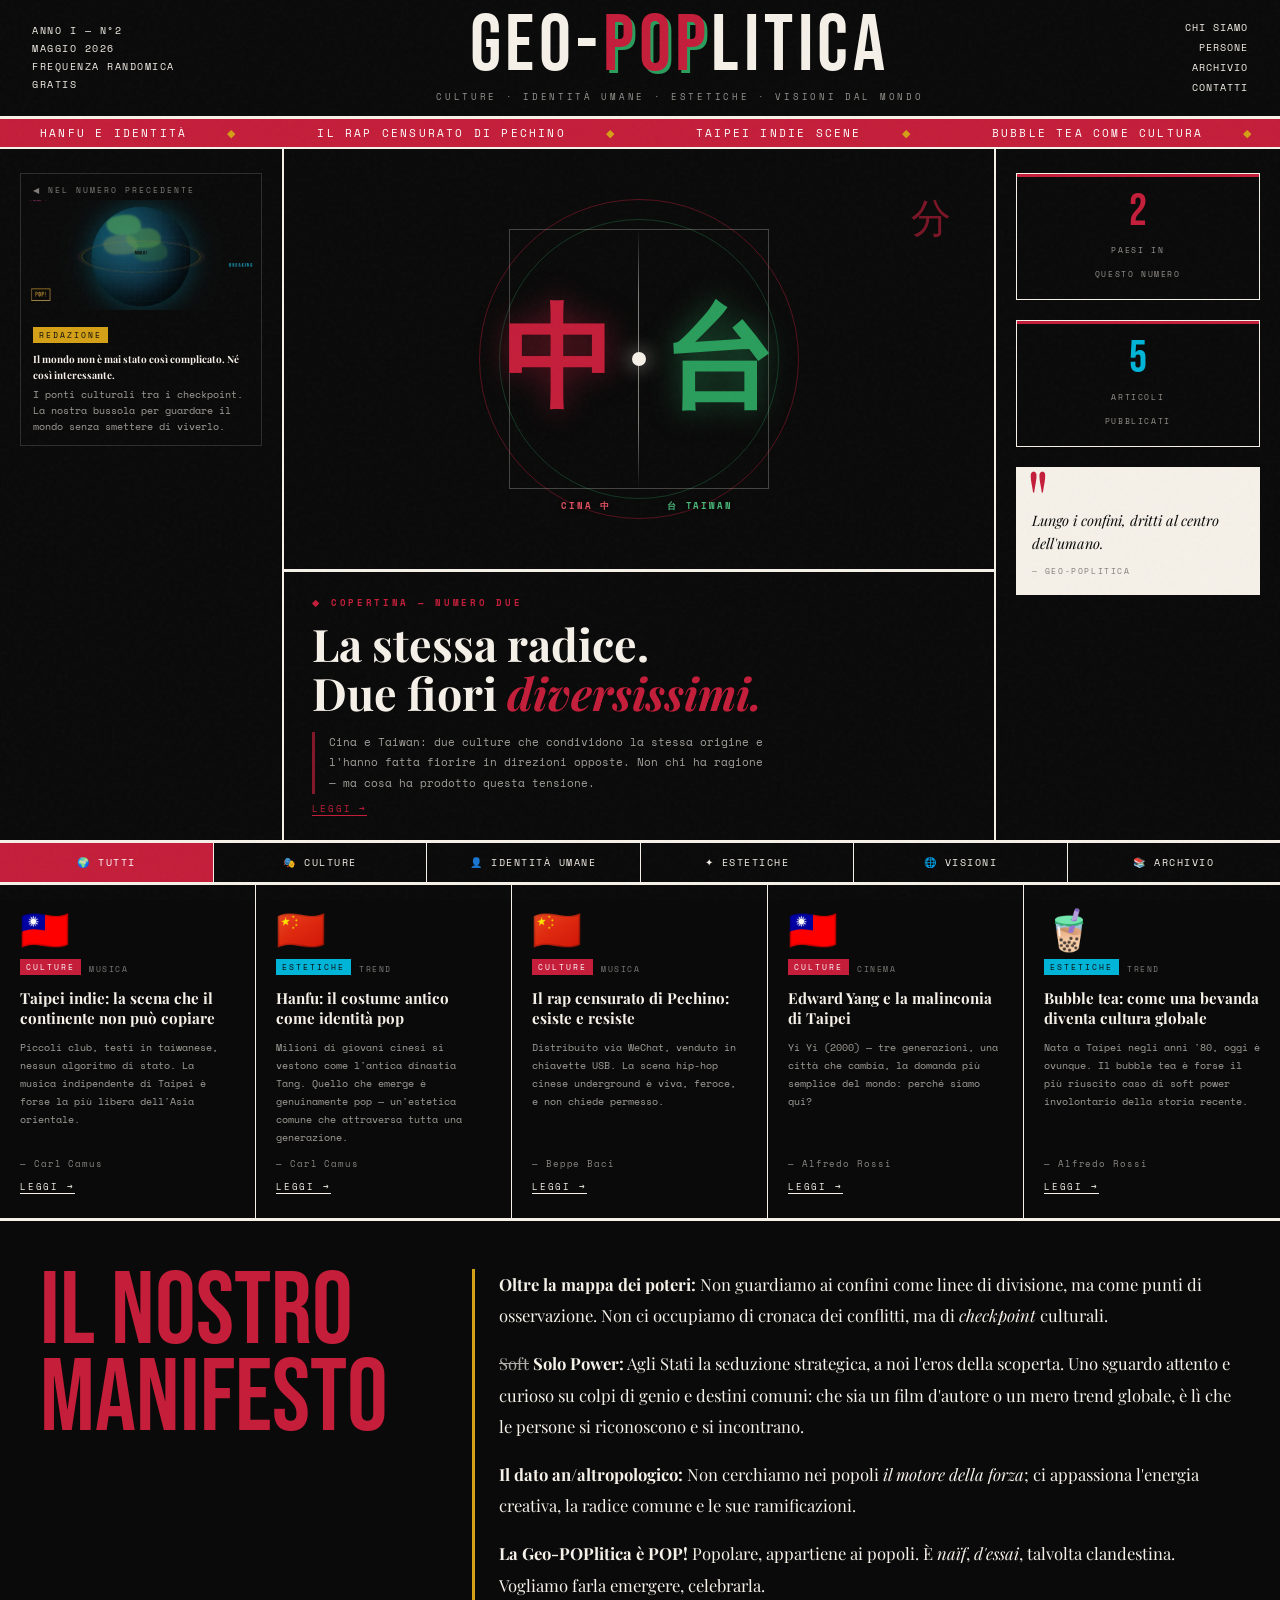
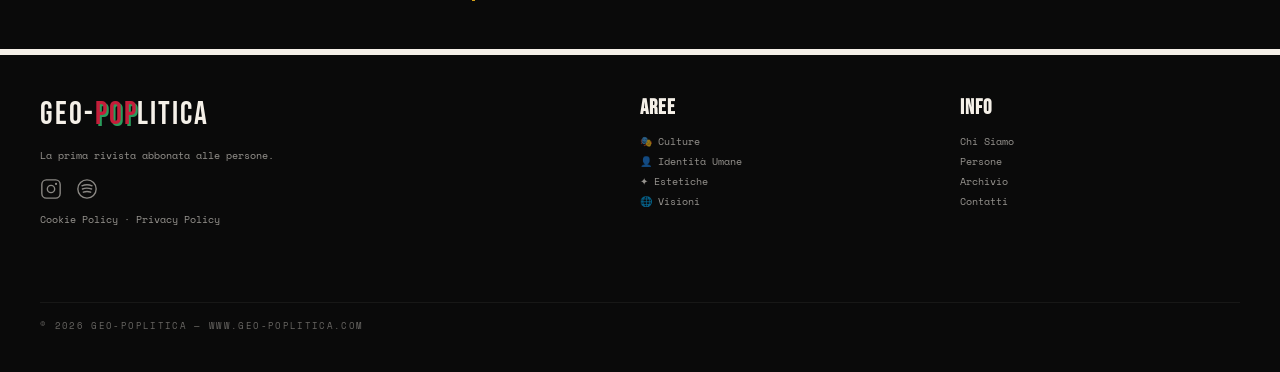
==== commit aea344bc: "Update index.html" ====
--- a/index.html
+++ b/index.html
@@ -63,7 +63,7 @@
       </div>
       <div class="pullquote">
         <p>Lungo i confini, dritti al centro dell'umano.</p>
-        <cite>— La Redazione</cite>
+        <cite>— Geo-POPlitica</cite>
       </div>
     </aside>
   </main>
--- a/css/stile.css
+++ b/css/stile.css
@@ -196,10 +196,12 @@
 .articolo-paese-label{font-size:10px;letter-spacing:0.15em;text-transform:uppercase;opacity:0.5;color:var(--ink)}
 .articolo-titolo{font-family:'Playfair Display',serif;font-size:clamp(1.8rem,4vw,3rem);line-height:1.15;font-weight:700;margin-bottom:24px;color:var(--ink)}
 .articolo-titolo em{font-style:italic;color:var(--accent)}
+.articolo-titolo i{font-style:italic}
 .articolo-divider{border:none;border-top:3px solid var(--ink);margin-bottom:32px}
 .articolo-body{font-family:'Playfair Display',serif;font-size:1.1rem;line-height:1.9;color:var(--ink)}
 .articolo-body p{margin-bottom:20px}
-.articolo-body em{font-style:italic;color:var(--accent)}
+.articolo-body em{font-style:italic}
+.em-rosso{font-style:italic;color:var(--accent)}
 .articolo-body strong{font-weight:700}
 .articolo-immagine{width:100%;max-height:480px;object-fit:cover;margin:32px 0;border:2px solid var(--ink)}
 .articolo-firma{margin-top:8px}
